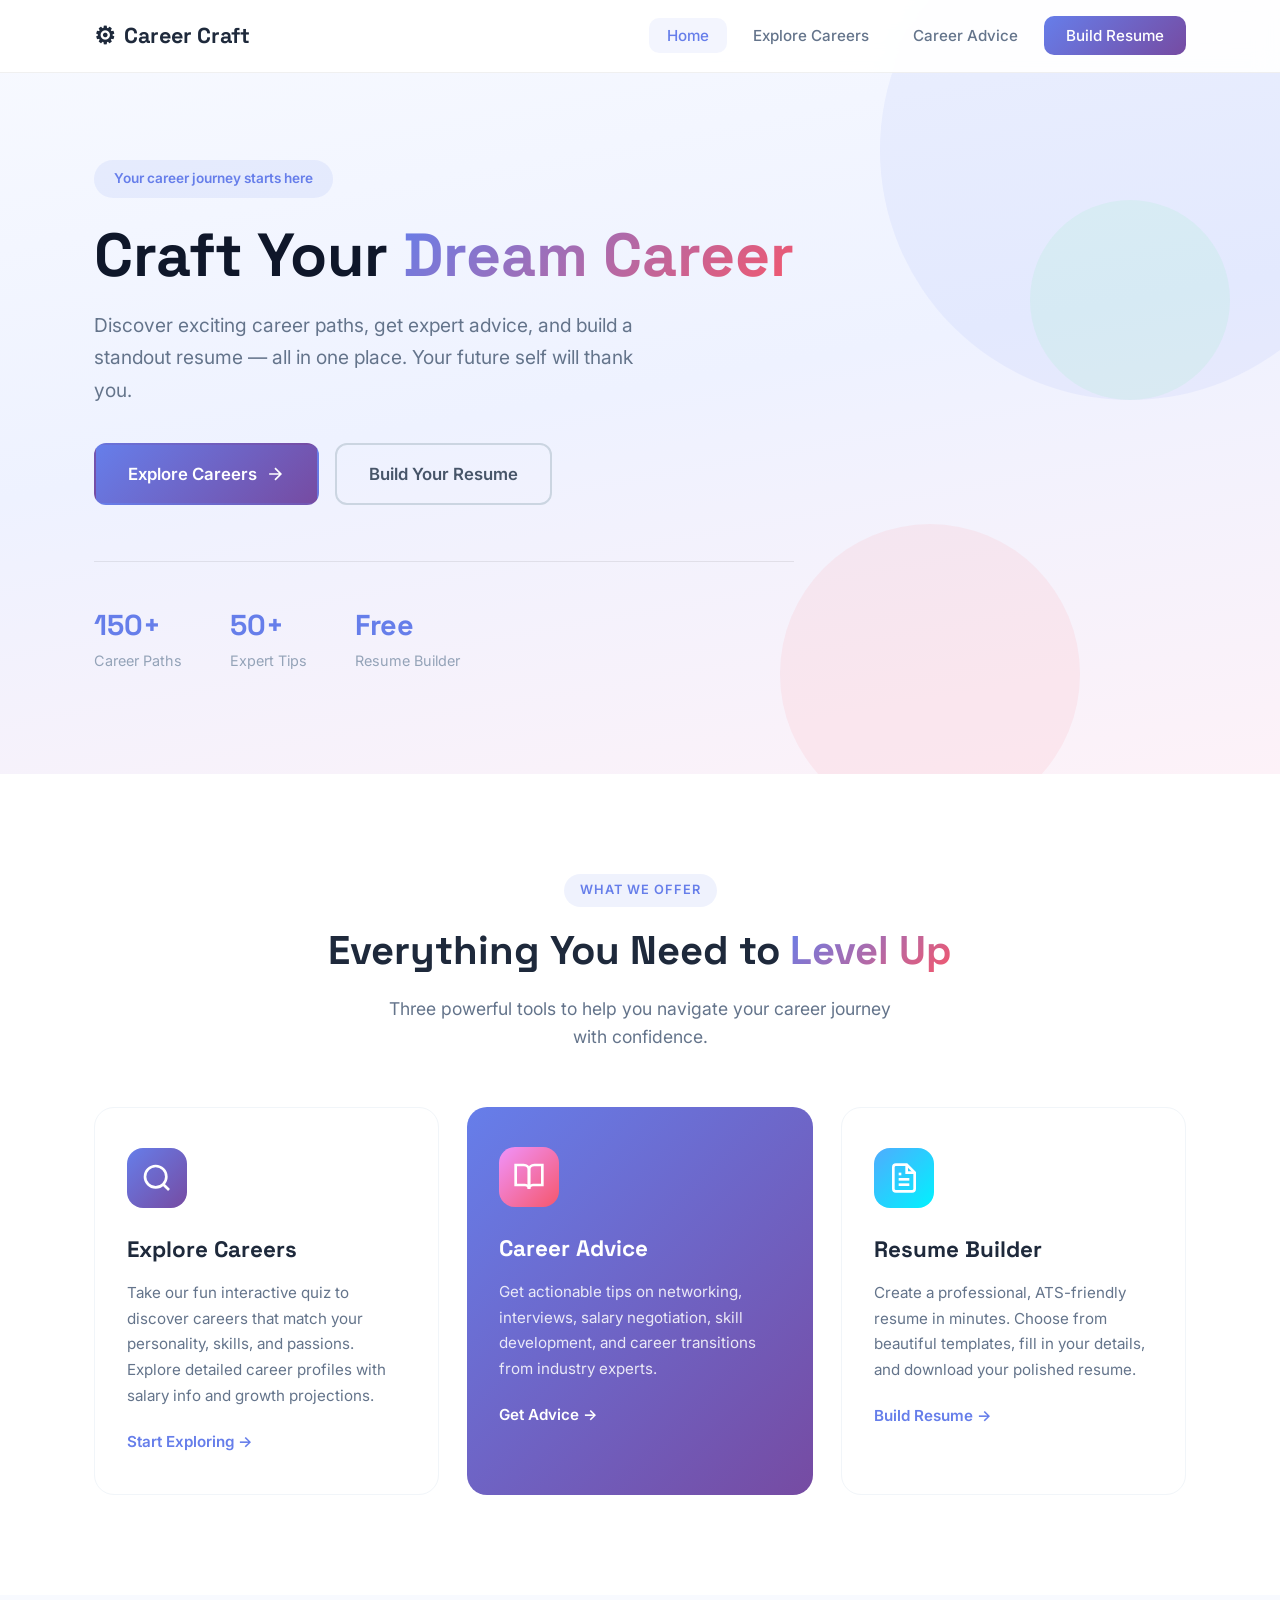
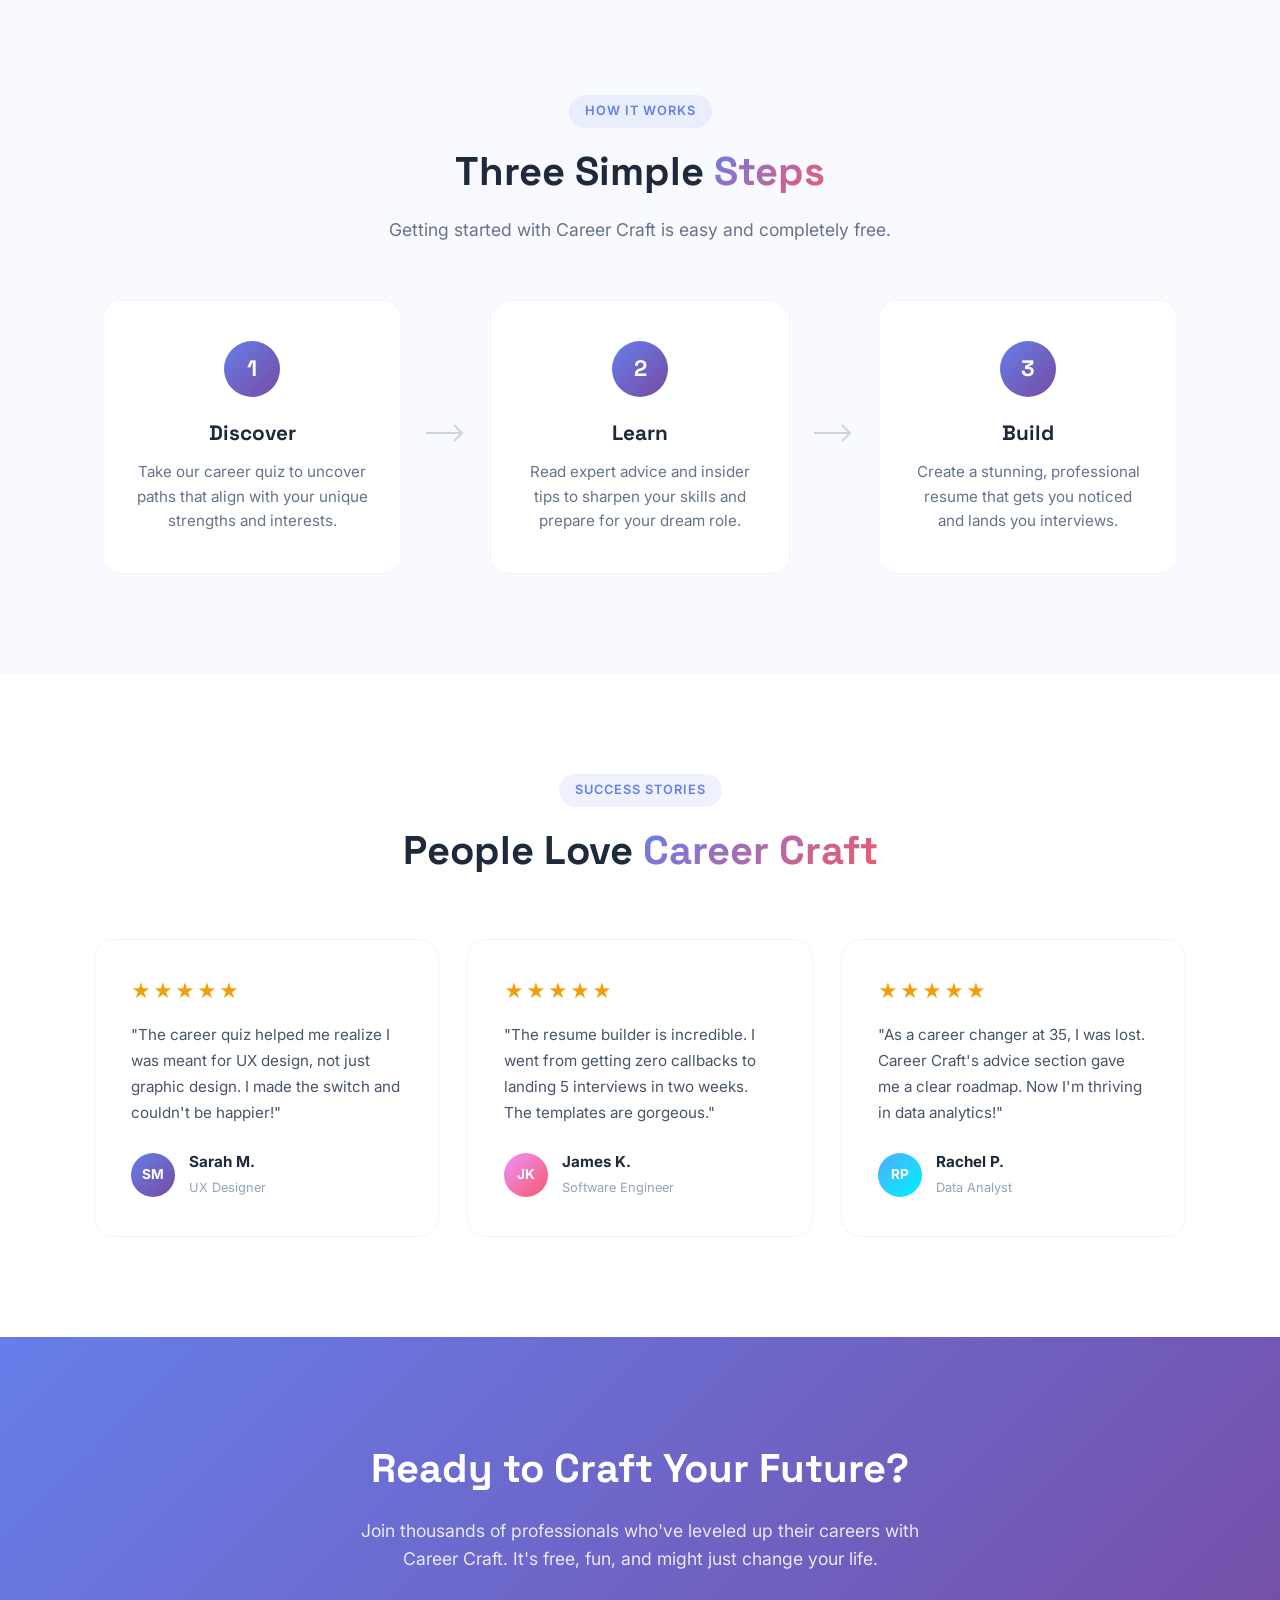
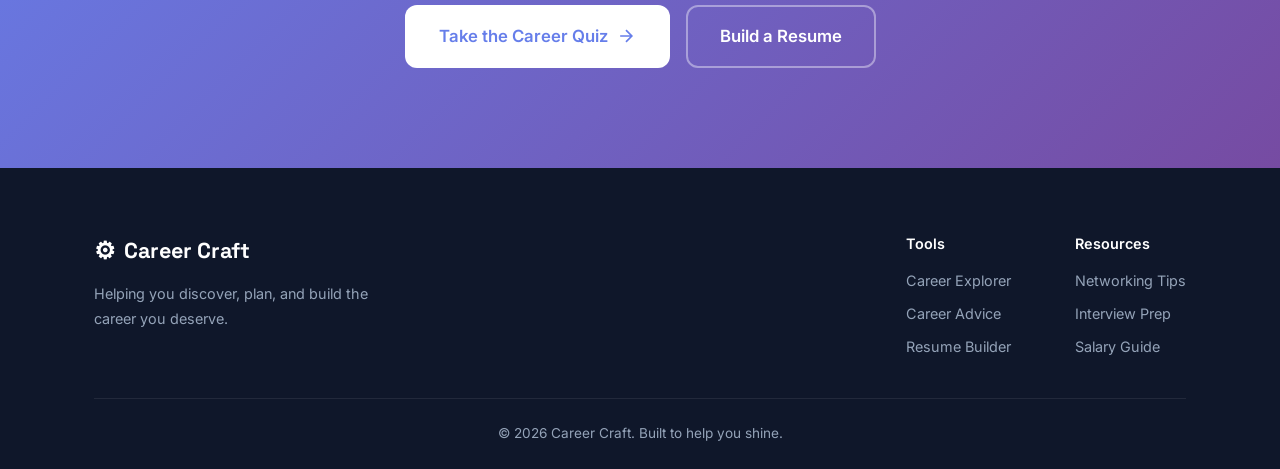
==== index.html @ 86d87084 "Add Career Craft website with career explorer, advice, and resume builder A complete multi-page webs" ====
<!DOCTYPE html>
<html lang="en">
<head>
    <meta charset="UTF-8">
    <meta name="viewport" content="width=device-width, initial-scale=1.0">
    <title>Career Craft - Build Your Dream Career</title>
    <link rel="stylesheet" href="css/styles.css">
    <link rel="preconnect" href="https://fonts.googleapis.com">
    <link href="https://fonts.googleapis.com/css2?family=Inter:wght@300;400;500;600;700;800&family=Space+Grotesk:wght@400;500;600;700&display=swap" rel="stylesheet">
</head>
<body>
    <nav class="navbar">
        <div class="nav-container">
            <a href="index.html" class="nav-logo">
                <span class="logo-icon">&#9881;</span> Career Craft
            </a>
            <button class="nav-toggle" aria-label="Toggle navigation">
                <span></span><span></span><span></span>
            </button>
            <ul class="nav-menu">
                <li><a href="index.html" class="nav-link active">Home</a></li>
                <li><a href="explore.html" class="nav-link">Explore Careers</a></li>
                <li><a href="advice.html" class="nav-link">Career Advice</a></li>
                <li><a href="resume.html" class="nav-link cta-button">Build Resume</a></li>
            </ul>
        </div>
    </nav>

    <section class="hero">
        <div class="hero-bg-shapes">
            <div class="shape shape-1"></div>
            <div class="shape shape-2"></div>
            <div class="shape shape-3"></div>
        </div>
        <div class="container">
            <div class="hero-content">
                <span class="hero-badge">Your career journey starts here</span>
                <h1>Craft Your <span class="gradient-text">Dream Career</span></h1>
                <p class="hero-subtitle">Discover exciting career paths, get expert advice, and build a standout resume &mdash; all in one place. Your future self will thank you.</p>
                <div class="hero-actions">
                    <a href="explore.html" class="btn btn-primary btn-lg">
                        <span>Explore Careers</span>
                        <svg width="20" height="20" viewBox="0 0 24 24" fill="none" stroke="currentColor" stroke-width="2"><path d="M5 12h14M12 5l7 7-7 7"/></svg>
                    </a>
                    <a href="resume.html" class="btn btn-outline btn-lg">Build Your Resume</a>
                </div>
                <div class="hero-stats">
                    <div class="stat">
                        <span class="stat-number">150+</span>
                        <span class="stat-label">Career Paths</span>
                    </div>
                    <div class="stat">
                        <span class="stat-number">50+</span>
                        <span class="stat-label">Expert Tips</span>
                    </div>
                    <div class="stat">
                        <span class="stat-number">Free</span>
                        <span class="stat-label">Resume Builder</span>
                    </div>
                </div>
            </div>
        </div>
    </section>

    <section class="features" id="features">
        <div class="container">
            <div class="section-header">
                <span class="section-tag">What We Offer</span>
                <h2>Everything You Need to <span class="gradient-text">Level Up</span></h2>
                <p>Three powerful tools to help you navigate your career journey with confidence.</p>
            </div>
            <div class="features-grid">
                <a href="explore.html" class="feature-card">
                    <div class="feature-icon" style="background: linear-gradient(135deg, #667eea, #764ba2);">
                        <svg width="32" height="32" viewBox="0 0 24 24" fill="none" stroke="white" stroke-width="2"><circle cx="11" cy="11" r="8"/><path d="M21 21l-4.35-4.35"/></svg>
                    </div>
                    <h3>Explore Careers</h3>
                    <p>Take our fun interactive quiz to discover careers that match your personality, skills, and passions. Explore detailed career profiles with salary info and growth projections.</p>
                    <span class="feature-link">Start Exploring &rarr;</span>
                </a>
                <a href="advice.html" class="feature-card featured">
                    <div class="feature-icon" style="background: linear-gradient(135deg, #f093fb, #f5576c);">
                        <svg width="32" height="32" viewBox="0 0 24 24" fill="none" stroke="white" stroke-width="2"><path d="M2 3h6a4 4 0 014 4v14a3 3 0 00-3-3H2z"/><path d="M22 3h-6a4 4 0 00-4 4v14a3 3 0 013-3h7z"/></svg>
                    </div>
                    <h3>Career Advice</h3>
                    <p>Get actionable tips on networking, interviews, salary negotiation, skill development, and career transitions from industry experts.</p>
                    <span class="feature-link">Get Advice &rarr;</span>
                </a>
                <a href="resume.html" class="feature-card">
                    <div class="feature-icon" style="background: linear-gradient(135deg, #4facfe, #00f2fe);">
                        <svg width="32" height="32" viewBox="0 0 24 24" fill="none" stroke="white" stroke-width="2"><path d="M14 2H6a2 2 0 00-2 2v16a2 2 0 002 2h12a2 2 0 002-2V8z"/><polyline points="14,2 14,8 20,8"/><line x1="16" y1="13" x2="8" y2="13"/><line x1="16" y1="17" x2="8" y2="17"/><polyline points="10,9 9,9 8,9"/></svg>
                    </div>
                    <h3>Resume Builder</h3>
                    <p>Create a professional, ATS-friendly resume in minutes. Choose from beautiful templates, fill in your details, and download your polished resume.</p>
                    <span class="feature-link">Build Resume &rarr;</span>
                </a>
            </div>
        </div>
    </section>

    <section class="how-it-works">
        <div class="container">
            <div class="section-header">
                <span class="section-tag">How It Works</span>
                <h2>Three Simple <span class="gradient-text">Steps</span></h2>
                <p>Getting started with Career Craft is easy and completely free.</p>
            </div>
            <div class="steps-grid">
                <div class="step-card">
                    <div class="step-number">1</div>
                    <h3>Discover</h3>
                    <p>Take our career quiz to uncover paths that align with your unique strengths and interests.</p>
                </div>
                <div class="step-connector">
                    <svg width="40" height="24" viewBox="0 0 40 24"><path d="M0 12h36M28 4l8 8-8 8" fill="none" stroke="#cbd5e1" stroke-width="2"/></svg>
                </div>
                <div class="step-card">
                    <div class="step-number">2</div>
                    <h3>Learn</h3>
                    <p>Read expert advice and insider tips to sharpen your skills and prepare for your dream role.</p>
                </div>
                <div class="step-connector">
                    <svg width="40" height="24" viewBox="0 0 40 24"><path d="M0 12h36M28 4l8 8-8 8" fill="none" stroke="#cbd5e1" stroke-width="2"/></svg>
                </div>
                <div class="step-card">
                    <div class="step-number">3</div>
                    <h3>Build</h3>
                    <p>Create a stunning, professional resume that gets you noticed and lands you interviews.</p>
                </div>
            </div>
        </div>
    </section>

    <section class="testimonials">
        <div class="container">
            <div class="section-header">
                <span class="section-tag">Success Stories</span>
                <h2>People Love <span class="gradient-text">Career Craft</span></h2>
            </div>
            <div class="testimonials-grid">
                <div class="testimonial-card">
                    <div class="testimonial-stars">&#9733;&#9733;&#9733;&#9733;&#9733;</div>
                    <p>"The career quiz helped me realize I was meant for UX design, not just graphic design. I made the switch and couldn't be happier!"</p>
                    <div class="testimonial-author">
                        <div class="author-avatar" style="background: linear-gradient(135deg, #667eea, #764ba2);">SM</div>
                        <div>
                            <strong>Sarah M.</strong>
                            <span>UX Designer</span>
                        </div>
                    </div>
                </div>
                <div class="testimonial-card">
                    <div class="testimonial-stars">&#9733;&#9733;&#9733;&#9733;&#9733;</div>
                    <p>"The resume builder is incredible. I went from getting zero callbacks to landing 5 interviews in two weeks. The templates are gorgeous."</p>
                    <div class="testimonial-author">
                        <div class="author-avatar" style="background: linear-gradient(135deg, #f093fb, #f5576c);">JK</div>
                        <div>
                            <strong>James K.</strong>
                            <span>Software Engineer</span>
                        </div>
                    </div>
                </div>
                <div class="testimonial-card">
                    <div class="testimonial-stars">&#9733;&#9733;&#9733;&#9733;&#9733;</div>
                    <p>"As a career changer at 35, I was lost. Career Craft's advice section gave me a clear roadmap. Now I'm thriving in data analytics!"</p>
                    <div class="testimonial-author">
                        <div class="author-avatar" style="background: linear-gradient(135deg, #4facfe, #00f2fe);">RP</div>
                        <div>
                            <strong>Rachel P.</strong>
                            <span>Data Analyst</span>
                        </div>
                    </div>
                </div>
            </div>
        </div>
    </section>

    <section class="cta-section">
        <div class="container">
            <div class="cta-content">
                <h2>Ready to Craft Your Future?</h2>
                <p>Join thousands of professionals who've leveled up their careers with Career Craft. It's free, fun, and might just change your life.</p>
                <div class="hero-actions">
                    <a href="explore.html" class="btn btn-primary btn-lg">
                        <span>Take the Career Quiz</span>
                        <svg width="20" height="20" viewBox="0 0 24 24" fill="none" stroke="currentColor" stroke-width="2"><path d="M5 12h14M12 5l7 7-7 7"/></svg>
                    </a>
                    <a href="resume.html" class="btn btn-outline btn-lg btn-outline-light">Build a Resume</a>
                </div>
            </div>
        </div>
    </section>

    <footer class="footer">
        <div class="container">
            <div class="footer-content">
                <div class="footer-brand">
                    <a href="index.html" class="nav-logo">
                        <span class="logo-icon">&#9881;</span> Career Craft
                    </a>
                    <p>Helping you discover, plan, and build the career you deserve.</p>
                </div>
                <div class="footer-links">
                    <div class="footer-col">
                        <h4>Tools</h4>
                        <a href="explore.html">Career Explorer</a>
                        <a href="advice.html">Career Advice</a>
                        <a href="resume.html">Resume Builder</a>
                    </div>
                    <div class="footer-col">
                        <h4>Resources</h4>
                        <a href="advice.html#networking">Networking Tips</a>
                        <a href="advice.html#interviews">Interview Prep</a>
                        <a href="advice.html#salary">Salary Guide</a>
                    </div>
                </div>
            </div>
            <div class="footer-bottom">
                <p>&copy; 2026 Career Craft. Built to help you shine.</p>
            </div>
        </div>
    </footer>

    <script src="js/main.js"></script>
</body>
</html>
---- css/styles.css ----
/* === Reset & Base === */
*, *::before, *::after { box-sizing: border-box; margin: 0; padding: 0; }
html { scroll-behavior: smooth; }
body { font-family: 'Inter', sans-serif; color: #1e293b; background: #ffffff; line-height: 1.6; }
a { text-decoration: none; color: inherit; }
img { max-width: 100%; }
ul { list-style: none; }
input, textarea, button { font-family: inherit; font-size: inherit; }

/* === Utility === */
.container { max-width: 1140px; margin: 0 auto; padding: 0 24px; }
.hidden { display: none !important; }
.gradient-text { background: linear-gradient(135deg, #667eea, #f5576c); -webkit-background-clip: text; -webkit-text-fill-color: transparent; background-clip: text; }
.full-width { grid-column: 1 / -1; }

/* === Buttons === */
.btn { display: inline-flex; align-items: center; gap: 8px; padding: 12px 24px; border-radius: 12px; font-weight: 600; font-size: 0.95rem; border: 2px solid transparent; cursor: pointer; transition: all 0.25s ease; }
.btn-primary { background: linear-gradient(135deg, #667eea, #764ba2); color: #fff; }
.btn-primary:hover { transform: translateY(-2px); box-shadow: 0 8px 25px rgba(102,126,234,0.4); }
.btn-outline { background: transparent; border-color: #cbd5e1; color: #475569; }
.btn-outline:hover { border-color: #667eea; color: #667eea; }
.btn-outline-light { border-color: rgba(255,255,255,0.4); color: #fff; }
.btn-outline-light:hover { border-color: #fff; color: #fff; background: rgba(255,255,255,0.1); }
.btn-lg { padding: 16px 32px; font-size: 1.05rem; }
.btn-sm { padding: 8px 16px; font-size: 0.85rem; }

/* === Navbar === */
.navbar { position: fixed; top: 0; left: 0; right: 0; z-index: 1000; background: rgba(255,255,255,0.92); backdrop-filter: blur(12px); border-bottom: 1px solid rgba(0,0,0,0.06); }
.nav-container { max-width: 1140px; margin: 0 auto; padding: 0 24px; display: flex; align-items: center; justify-content: space-between; height: 72px; }
.nav-logo { display: flex; align-items: center; gap: 8px; font-family: 'Space Grotesk', sans-serif; font-size: 1.35rem; font-weight: 700; color: #1e293b; }
.logo-icon { font-size: 1.5rem; }
.nav-menu { display: flex; align-items: center; gap: 8px; }
.nav-link { padding: 8px 18px; border-radius: 10px; font-weight: 500; font-size: 0.95rem; color: #64748b; transition: all 0.2s; }
.nav-link:hover, .nav-link.active { color: #667eea; background: rgba(102,126,234,0.08); }
.nav-link.cta-button { background: linear-gradient(135deg, #667eea, #764ba2); color: #fff; padding: 10px 22px; }
.nav-link.cta-button:hover { box-shadow: 0 4px 15px rgba(102,126,234,0.4); }
.nav-toggle { display: none; background: none; border: none; cursor: pointer; padding: 4px; }
.nav-toggle span { display: block; width: 24px; height: 2px; background: #1e293b; margin: 5px 0; transition: 0.3s; border-radius: 2px; }

/* === Hero === */
.hero { padding: 160px 0 100px; position: relative; overflow: hidden; background: linear-gradient(170deg, #f8faff 0%, #eef2ff 50%, #fdf2f8 100%); }
.hero-content { max-width: 700px; }
.hero-badge { display: inline-block; padding: 8px 20px; background: rgba(102,126,234,0.1); color: #667eea; border-radius: 50px; font-size: 0.85rem; font-weight: 600; margin-bottom: 24px; }
.hero h1 { font-family: 'Space Grotesk', sans-serif; font-size: 3.8rem; font-weight: 800; line-height: 1.1; margin-bottom: 20px; color: #0f172a; }
.hero-subtitle { font-size: 1.2rem; color: #64748b; margin-bottom: 36px; max-width: 540px; line-height: 1.7; }
.hero-actions { display: flex; gap: 16px; flex-wrap: wrap; }
.hero-stats { display: flex; gap: 48px; margin-top: 56px; padding-top: 40px; border-top: 1px solid rgba(0,0,0,0.08); }
.stat-number { display: block; font-family: 'Space Grotesk', sans-serif; font-size: 1.8rem; font-weight: 700; color: #667eea; }
.stat-label { font-size: 0.9rem; color: #94a3b8; }
.hero-bg-shapes { position: absolute; inset: 0; pointer-events: none; overflow: hidden; }
.shape { position: absolute; border-radius: 50%; opacity: 0.08; }
.shape-1 { width: 500px; height: 500px; background: #667eea; top: -100px; right: -100px; }
.shape-2 { width: 300px; height: 300px; background: #f5576c; bottom: -50px; right: 200px; }
.shape-3 { width: 200px; height: 200px; background: #43e97b; top: 200px; right: 50px; }

/* === Page Hero (inner pages) === */
.page-hero { padding: 140px 0 60px; text-align: center; background: linear-gradient(170deg, #f8faff 0%, #eef2ff 50%, #fdf2f8 100%); }
.page-hero h1 { font-family: 'Space Grotesk', sans-serif; font-size: 3rem; font-weight: 800; margin: 12px 0 16px; }
.page-hero p { font-size: 1.15rem; color: #64748b; max-width: 560px; margin: 0 auto; }

/* === Section Headers === */
.section-header { text-align: center; margin-bottom: 56px; }
.section-tag { display: inline-block; padding: 6px 16px; background: rgba(102,126,234,0.1); color: #667eea; border-radius: 50px; font-size: 0.8rem; font-weight: 600; text-transform: uppercase; letter-spacing: 1px; margin-bottom: 12px; }
.section-header h2 { font-family: 'Space Grotesk', sans-serif; font-size: 2.5rem; font-weight: 800; margin-bottom: 12px; }
.section-header p { font-size: 1.1rem; color: #64748b; max-width: 520px; margin: 0 auto; }

/* === Features === */
.features { padding: 100px 0; }
.features-grid { display: grid; grid-template-columns: repeat(3, 1fr); gap: 28px; }
.feature-card { display: block; padding: 40px 32px; background: #fff; border-radius: 20px; border: 1px solid #f1f5f9; transition: all 0.3s ease; }
.feature-card:hover { transform: translateY(-6px); box-shadow: 0 20px 60px rgba(0,0,0,0.08); border-color: transparent; }
.feature-card.featured { background: linear-gradient(135deg, #667eea, #764ba2); color: #fff; border: none; }
.feature-card.featured p { color: rgba(255,255,255,0.85); }
.feature-card.featured .feature-link { color: #fff; }
.feature-icon { width: 60px; height: 60px; border-radius: 16px; display: flex; align-items: center; justify-content: center; margin-bottom: 24px; }
.feature-card h3 { font-family: 'Space Grotesk', sans-serif; font-size: 1.4rem; margin-bottom: 12px; }
.feature-card p { color: #64748b; font-size: 0.95rem; line-height: 1.7; margin-bottom: 20px; }
.feature-link { font-weight: 600; color: #667eea; font-size: 0.95rem; }

/* === How It Works === */
.how-it-works { padding: 100px 0; background: #f8faff; }
.steps-grid { display: flex; align-items: center; justify-content: center; gap: 24px; }
.step-card { text-align: center; padding: 40px 32px; background: #fff; border-radius: 20px; flex: 1; max-width: 300px; border: 1px solid #f1f5f9; }
.step-number { width: 56px; height: 56px; border-radius: 50%; background: linear-gradient(135deg, #667eea, #764ba2); color: #fff; display: inline-flex; align-items: center; justify-content: center; font-family: 'Space Grotesk', sans-serif; font-size: 1.4rem; font-weight: 700; margin-bottom: 20px; }
.step-card h3 { font-family: 'Space Grotesk', sans-serif; font-size: 1.3rem; margin-bottom: 10px; }
.step-card p { font-size: 0.95rem; color: #64748b; }
.step-connector { color: #cbd5e1; flex-shrink: 0; }

/* === Testimonials === */
.testimonials { padding: 100px 0; }
.testimonials-grid { display: grid; grid-template-columns: repeat(3, 1fr); gap: 28px; }
.testimonial-card { padding: 36px; background: #fff; border-radius: 20px; border: 1px solid #f1f5f9; }
.testimonial-stars { color: #f59e0b; font-size: 1.2rem; margin-bottom: 16px; letter-spacing: 2px; }
.testimonial-card p { color: #475569; font-size: 0.95rem; line-height: 1.7; margin-bottom: 24px; }
.testimonial-author { display: flex; align-items: center; gap: 14px; }
.author-avatar { width: 44px; height: 44px; border-radius: 50%; display: flex; align-items: center; justify-content: center; color: #fff; font-weight: 700; font-size: 0.85rem; flex-shrink: 0; }
.testimonial-author strong { display: block; font-size: 0.95rem; }
.testimonial-author span { font-size: 0.8rem; color: #94a3b8; }

/* === CTA Section === */
.cta-section { padding: 100px 0; background: linear-gradient(135deg, #667eea, #764ba2); }
.cta-content { text-align: center; max-width: 600px; margin: 0 auto; }
.cta-content h2 { font-family: 'Space Grotesk', sans-serif; font-size: 2.5rem; font-weight: 800; color: #fff; margin-bottom: 16px; }
.cta-content p { color: rgba(255,255,255,0.85); font-size: 1.1rem; margin-bottom: 32px; }
.cta-section .hero-actions { justify-content: center; }
.cta-section .btn-primary { background: #fff; color: #667eea; }
.cta-section .btn-primary:hover { box-shadow: 0 8px 25px rgba(0,0,0,0.2); }

/* === Footer === */
.footer { padding: 64px 0 0; background: #0f172a; color: #94a3b8; }
.footer-content { display: flex; justify-content: space-between; gap: 48px; padding-bottom: 40px; border-bottom: 1px solid rgba(255,255,255,0.08); }
.footer-brand { max-width: 300px; }
.footer-brand .nav-logo { color: #fff; margin-bottom: 12px; }
.footer-brand p { font-size: 0.9rem; line-height: 1.7; }
.footer-links { display: flex; gap: 64px; }
.footer-col { display: flex; flex-direction: column; gap: 10px; }
.footer-col h4 { color: #fff; font-size: 0.9rem; font-weight: 600; margin-bottom: 4px; }
.footer-col a { font-size: 0.9rem; color: #94a3b8; transition: color 0.2s; }
.footer-col a:hover { color: #667eea; }
.footer-bottom { padding: 24px 0; text-align: center; font-size: 0.85rem; }

/* === Quiz === */
.quiz-section { padding: 60px 0 100px; }
.quiz-container { max-width: 720px; margin: 0 auto; background: #fff; border-radius: 24px; padding: 48px; box-shadow: 0 4px 40px rgba(0,0,0,0.06); border: 1px solid #f1f5f9; }
.quiz-progress { margin-bottom: 36px; }
.progress-bar { height: 8px; background: #f1f5f9; border-radius: 99px; overflow: hidden; margin-bottom: 10px; }
.progress-fill { height: 100%; background: linear-gradient(135deg, #667eea, #764ba2); border-radius: 99px; transition: width 0.4s ease; width: 14%; }
.progress-text { font-size: 0.85rem; color: #94a3b8; font-weight: 500; }
.quiz-question h2 { font-family: 'Space Grotesk', sans-serif; font-size: 1.5rem; font-weight: 700; margin-bottom: 24px; }
.quiz-options { display: flex; flex-direction: column; gap: 12px; }
.quiz-option { padding: 16px 20px; background: #f8faff; border: 2px solid #e2e8f0; border-radius: 14px; cursor: pointer; transition: all 0.2s; font-size: 0.95rem; text-align: left; color: #334155; }
.quiz-option:hover { border-color: #667eea; background: rgba(102,126,234,0.05); }
.quiz-option.selected { border-color: #667eea; background: rgba(102,126,234,0.1); color: #667eea; font-weight: 600; }
.quiz-nav { display: flex; justify-content: space-between; margin-top: 32px; }
.quiz-nav .btn:disabled { opacity: 0.4; cursor: not-allowed; }

/* === Quiz Results === */
.results-container { max-width: 900px; margin: 0 auto; }
.results-header { text-align: center; margin-bottom: 40px; }
.results-header h2 { font-family: 'Space Grotesk', sans-serif; font-size: 2.2rem; font-weight: 800; margin: 12px 0; }
.results-grid { display: grid; grid-template-columns: repeat(auto-fill, minmax(280px, 1fr)); gap: 24px; margin-bottom: 40px; }
.result-card { background: #fff; border-radius: 20px; padding: 32px; border: 1px solid #f1f5f9; box-shadow: 0 4px 20px rgba(0,0,0,0.04); }
.result-card .match-badge { display: inline-block; padding: 4px 14px; border-radius: 50px; font-size: 0.8rem; font-weight: 700; margin-bottom: 14px; }
.result-card h3 { font-family: 'Space Grotesk', sans-serif; font-size: 1.3rem; margin-bottom: 8px; }
.result-card .career-salary { font-size: 0.9rem; color: #667eea; font-weight: 600; margin-bottom: 12px; }
.result-card p { font-size: 0.9rem; color: #64748b; line-height: 1.6; margin-bottom: 14px; }
.result-card .career-skills { display: flex; flex-wrap: wrap; gap: 6px; }
.result-card .career-skills span { padding: 4px 12px; background: #f1f5f9; border-radius: 50px; font-size: 0.78rem; color: #475569; }
.results-actions { display: flex; justify-content: center; gap: 16px; }

/* === Career Browse === */
.career-browse { padding: 100px 0; background: #f8faff; }
.category-grid { display: grid; grid-template-columns: repeat(3, 1fr); gap: 24px; }
.category-card { padding: 32px; background: #fff; border-radius: 20px; border: 1px solid #f1f5f9; transition: all 0.3s; cursor: pointer; }
.category-card:hover { transform: translateY(-4px); box-shadow: 0 12px 40px rgba(0,0,0,0.08); }
.category-icon { width: 52px; height: 52px; border-radius: 14px; display: flex; align-items: center; justify-content: center; margin-bottom: 18px; }
.category-card h3 { font-family: 'Space Grotesk', sans-serif; font-size: 1.15rem; margin-bottom: 6px; }
.category-card p { font-size: 0.88rem; color: #64748b; margin-bottom: 12px; }
.category-count { font-size: 0.8rem; color: #667eea; font-weight: 600; }

/* === Advice === */
.advice-section { padding: 60px 0 100px; }
.advice-tabs { display: flex; flex-wrap: wrap; gap: 8px; justify-content: center; margin-bottom: 40px; }
.tab-btn { padding: 10px 22px; border-radius: 50px; border: 2px solid #e2e8f0; background: #fff; color: #64748b; font-weight: 600; font-size: 0.9rem; cursor: pointer; transition: all 0.2s; }
.tab-btn:hover { border-color: #667eea; color: #667eea; }
.tab-btn.active { background: linear-gradient(135deg, #667eea, #764ba2); color: #fff; border-color: transparent; }
.advice-grid { display: grid; grid-template-columns: repeat(2, 1fr); gap: 28px; }
.advice-card { background: #fff; border-radius: 20px; overflow: hidden; border: 1px solid #f1f5f9; transition: all 0.3s; }
.advice-card.card-hidden { display: none; }
.advice-card:hover { box-shadow: 0 12px 40px rgba(0,0,0,0.08); }
.advice-card-header { padding: 28px 32px; display: flex; align-items: center; justify-content: space-between; }
.advice-tag { padding: 4px 14px; background: rgba(255,255,255,0.25); color: #fff; border-radius: 50px; font-size: 0.78rem; font-weight: 600; }
.advice-card-body { padding: 28px 32px; }
.advice-card-body h3 { font-family: 'Space Grotesk', sans-serif; font-size: 1.3rem; margin-bottom: 10px; }
.advice-card-body > p { color: #64748b; font-size: 0.95rem; margin-bottom: 20px; }
.advice-content { display: none; }
.advice-card.expanded .advice-content { display: block; }
.advice-content h4 { font-size: 1rem; margin: 20px 0 8px; color: #334155; }
.advice-content p { font-size: 0.92rem; color: #64748b; line-height: 1.7; }
.advice-content a { color: #667eea; font-weight: 500; }
.advice-card-body::after { content: 'Click to read more'; display: block; color: #667eea; font-weight: 600; font-size: 0.9rem; margin-top: 12px; cursor: pointer; }
.advice-card.expanded .advice-card-body::after { content: 'Click to collapse'; }

/* === Quick Tips === */
.quick-tips { padding: 100px 0; background: #fff; }
.tips-grid { display: grid; grid-template-columns: repeat(3, 1fr); gap: 24px; }
.tip-card { padding: 32px; background: #f8faff; border-radius: 20px; border: 1px solid #f1f5f9; position: relative; }
.tip-number { font-family: 'Space Grotesk', sans-serif; font-size: 3rem; font-weight: 800; color: rgba(102,126,234,0.12); position: absolute; top: 16px; right: 24px; }
.tip-card p { font-size: 0.92rem; color: #475569; line-height: 1.7; }
.tip-card em { color: #667eea; font-style: normal; font-weight: 600; }

/* === Resume Builder === */
.resume-builder { padding: 60px 0 100px; }
.builder-layout { display: grid; grid-template-columns: 1fr 1fr; gap: 40px; align-items: start; }
.builder-form { display: flex; flex-direction: column; gap: 28px; }
.form-section { background: #fff; border-radius: 20px; padding: 32px; border: 1px solid #f1f5f9; box-shadow: 0 2px 12px rgba(0,0,0,0.03); }
.form-section h3 { display: flex; align-items: center; gap: 10px; font-family: 'Space Grotesk', sans-serif; font-size: 1.15rem; margin-bottom: 20px; color: #334155; }
.form-grid { display: grid; grid-template-columns: 1fr 1fr; gap: 16px; }
.form-group { display: flex; flex-direction: column; gap: 6px; }
.form-group label { font-size: 0.82rem; font-weight: 600; color: #64748b; }
.form-group input, .form-group textarea { padding: 12px 16px; border: 2px solid #e2e8f0; border-radius: 12px; font-size: 0.92rem; transition: border-color 0.2s; background: #f8faff; color: #1e293b; }
.form-group input:focus, .form-group textarea:focus { outline: none; border-color: #667eea; background: #fff; }
.form-group textarea { resize: vertical; }
.add-btn { margin-top: 12px; }
.experience-entry, .education-entry { padding-bottom: 16px; margin-bottom: 16px; border-bottom: 1px solid #f1f5f9; }
.experience-entry:last-child, .education-entry:last-child { border-bottom: none; margin-bottom: 0; padding-bottom: 0; }
.form-actions { display: flex; justify-content: center; }

/* Template Selector */
.template-selector { display: flex; gap: 16px; }
.template-option { display: flex; flex-direction: column; align-items: center; gap: 8px; cursor: pointer; }
.template-option input { display: none; }
.template-preview { width: 90px; height: 120px; background: #f8faff; border: 2px solid #e2e8f0; border-radius: 10px; padding: 10px 8px; transition: all 0.2s; display: flex; flex-direction: column; gap: 5px; }
.template-option.active .template-preview, .template-option input:checked ~ .template-preview { border-color: #667eea; box-shadow: 0 0 0 3px rgba(102,126,234,0.2); }
.template-option span { font-size: 0.78rem; font-weight: 600; color: #64748b; }
.tp-header { height: 16px; background: linear-gradient(135deg, #667eea, #764ba2); border-radius: 4px; }
.tp-line { height: 4px; background: #e2e8f0; border-radius: 2px; }
.tp-line.short { width: 60%; }
.tp-line-center { height: 6px; background: #334155; border-radius: 2px; margin: 0 auto; }
.tp-line-center.short { width: 60%; }
.tp-divider { height: 1px; background: #cbd5e1; margin: 3px 0; }
.tp-sidebar { width: 30%; background: linear-gradient(135deg, #667eea, #764ba2); border-radius: 4px 0 0 4px; }
.tp-main { flex: 1; display: flex; flex-direction: column; gap: 5px; padding: 6px 4px; }
.template-bold-preview { flex-direction: row; padding: 0; overflow: hidden; gap: 0; }

/* Resume Preview */
.builder-preview { position: sticky; top: 96px; }
.preview-header { display: flex; align-items: center; justify-content: space-between; margin-bottom: 16px; }
.preview-header h3 { font-family: 'Space Grotesk', sans-serif; font-size: 1.1rem; }
.preview-container { background: #e2e8f0; border-radius: 16px; padding: 24px; min-height: 600px; display: flex; align-items: flex-start; justify-content: center; }
.resume-page { width: 100%; background: #fff; border-radius: 4px; box-shadow: 0 2px 20px rgba(0,0,0,0.1); min-height: 550px; padding: 36px; font-size: 0.72rem; line-height: 1.5; }
.resume-placeholder { display: flex; flex-direction: column; align-items: center; justify-content: center; padding: 80px 20px; text-align: center; color: #94a3b8; gap: 16px; }
.resume-placeholder p { font-size: 0.9rem; }

/* Resume Modern Template */
.resume-page.modern .resume-top { border-bottom: 3px solid #667eea; padding-bottom: 12px; margin-bottom: 14px; }
.resume-page .resume-name { font-family: 'Space Grotesk', sans-serif; font-size: 1.3rem; font-weight: 800; color: #1e293b; margin: 0; }
.resume-page .resume-title { font-size: 0.82rem; color: #667eea; font-weight: 600; margin: 2px 0 6px; }
.resume-page .resume-contact { font-size: 0.68rem; color: #64748b; display: flex; flex-wrap: wrap; gap: 8px; }
.resume-page .resume-contact span::before { content: ''; display: inline-block; width: 4px; height: 4px; border-radius: 50%; background: #cbd5e1; margin-right: 8px; vertical-align: middle; }
.resume-page .resume-contact span:first-child::before { display: none; }
.resume-page .section-title { font-family: 'Space Grotesk', sans-serif; font-size: 0.78rem; font-weight: 700; text-transform: uppercase; letter-spacing: 1px; color: #667eea; border-bottom: 1px solid #e2e8f0; padding-bottom: 4px; margin: 14px 0 8px; }
.resume-page .resume-summary { font-size: 0.7rem; color: #475569; margin-bottom: 4px; }
.resume-page .exp-item { margin-bottom: 10px; }
.resume-page .exp-header { display: flex; justify-content: space-between; align-items: baseline; }
.resume-page .exp-role { font-weight: 700; font-size: 0.74rem; color: #1e293b; }
.resume-page .exp-dates { font-size: 0.66rem; color: #94a3b8; }
.resume-page .exp-company-name { font-size: 0.7rem; color: #64748b; font-style: italic; }
.resume-page .exp-achievements { padding-left: 14px; margin-top: 4px; }
.resume-page .exp-achievements li { font-size: 0.68rem; color: #475569; margin-bottom: 2px; }
.resume-page .edu-item { margin-bottom: 6px; }
.resume-page .edu-degree { font-weight: 700; font-size: 0.74rem; }
.resume-page .edu-school-name { font-size: 0.7rem; color: #64748b; }
.resume-page .edu-year { font-size: 0.66rem; color: #94a3b8; }
.resume-page .edu-details { font-size: 0.66rem; color: #64748b; }
.resume-page .skills-list { display: flex; flex-wrap: wrap; gap: 4px; }
.resume-page .skills-list span { padding: 2px 10px; background: #eef2ff; border-radius: 50px; font-size: 0.66rem; color: #667eea; }

/* Classic Template */
.resume-page.classic .resume-top { text-align: center; border-bottom: 2px solid #1e293b; padding-bottom: 12px; margin-bottom: 14px; }
.resume-page.classic .section-title { color: #1e293b; border-bottom-color: #1e293b; }
.resume-page.classic .skills-list span { background: #f1f5f9; color: #334155; }

/* Bold Template */
.resume-page.bold { display: flex; padding: 0; overflow: hidden; }
.resume-page.bold .resume-sidebar { width: 35%; background: linear-gradient(180deg, #1e293b, #334155); color: #fff; padding: 28px 18px; }
.resume-page.bold .resume-sidebar .resume-name { color: #fff; font-size: 1.1rem; }
.resume-page.bold .resume-sidebar .resume-title { color: #667eea; }
.resume-page.bold .resume-sidebar .resume-contact { flex-direction: column; gap: 4px; color: #94a3b8; }
.resume-page.bold .resume-sidebar .resume-contact span::before { background: #667eea; }
.resume-page.bold .resume-sidebar .section-title { color: #667eea; border-bottom-color: rgba(255,255,255,0.15); }
.resume-page.bold .resume-sidebar .skills-list span { background: rgba(102,126,234,0.2); color: #93a5f6; }
.resume-page.bold .resume-sidebar .edu-degree { color: #fff; }
.resume-page.bold .resume-sidebar .edu-school-name, .resume-page.bold .resume-sidebar .edu-year, .resume-page.bold .resume-sidebar .edu-details { color: #94a3b8; }
.resume-page.bold .resume-main { flex: 1; padding: 28px 24px; }

/* === Responsive === */
@media (max-width: 968px) {
    .features-grid, .testimonials-grid, .category-grid, .tips-grid { grid-template-columns: repeat(2, 1fr); }
    .advice-grid { grid-template-columns: 1fr; }
    .builder-layout { grid-template-columns: 1fr; }
    .builder-preview { position: static; }
    .hero h1 { font-size: 2.8rem; }
    .steps-grid { flex-direction: column; }
    .step-connector { transform: rotate(90deg); }
}
@media (max-width: 640px) {
    .nav-menu { position: fixed; top: 72px; left: 0; right: 0; background: #fff; flex-direction: column; padding: 24px; gap: 4px; transform: translateY(-120%); transition: transform 0.3s ease; box-shadow: 0 8px 30px rgba(0,0,0,0.1); }
    .nav-menu.open { transform: translateY(0); }
    .nav-toggle { display: block; }
    .hero h1 { font-size: 2.2rem; }
    .hero-stats { flex-direction: column; gap: 20px; }
    .features-grid, .testimonials-grid, .category-grid, .tips-grid { grid-template-columns: 1fr; }
    .form-grid { grid-template-columns: 1fr; }
    .template-selector { flex-wrap: wrap; }
    .section-header h2 { font-size: 1.8rem; }
    .hero-actions { flex-direction: column; }
    .btn-lg { width: 100%; justify-content: center; }
}

/* Print Styles for Resume */
@media print {
    body * { visibility: hidden; }
    .resume-page, .resume-page * { visibility: visible; }
    .resume-page { position: absolute; left: 0; top: 0; width: 100%; box-shadow: none; font-size: 10pt; padding: 0.5in; }
}
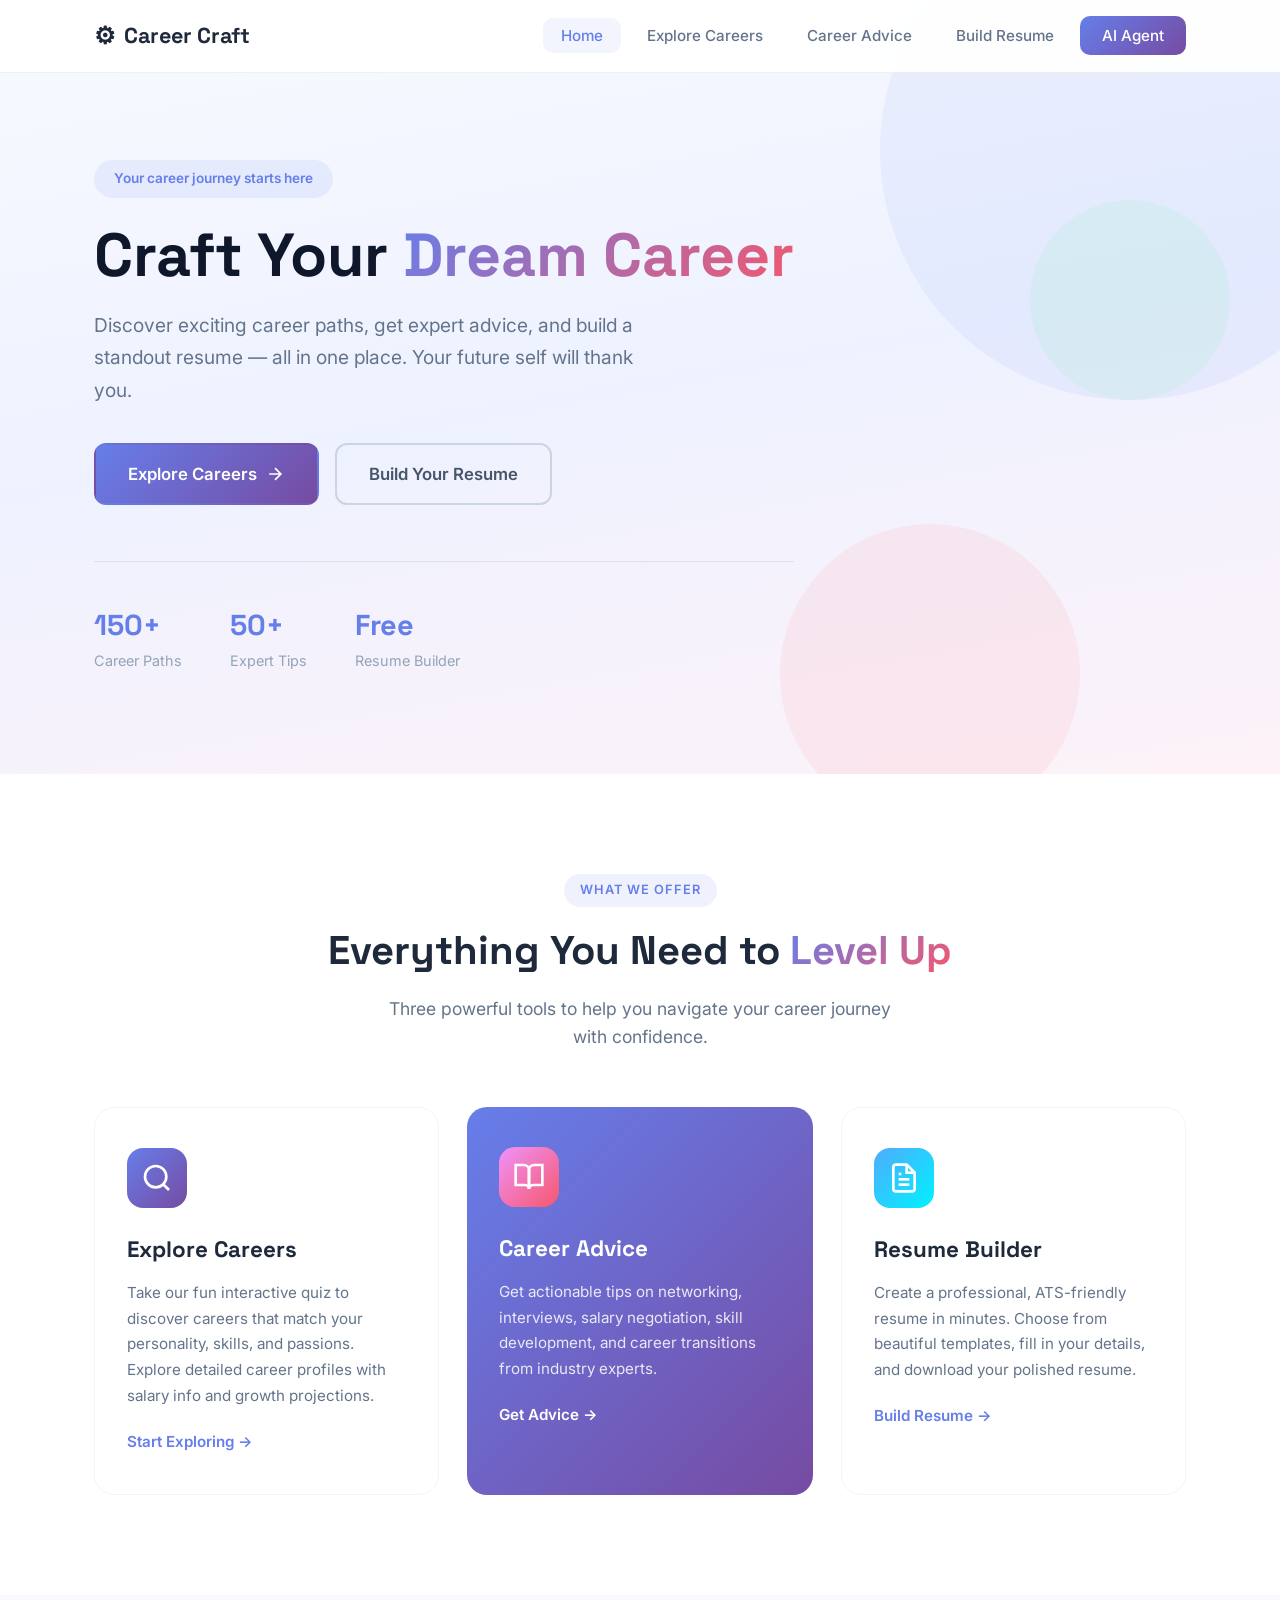
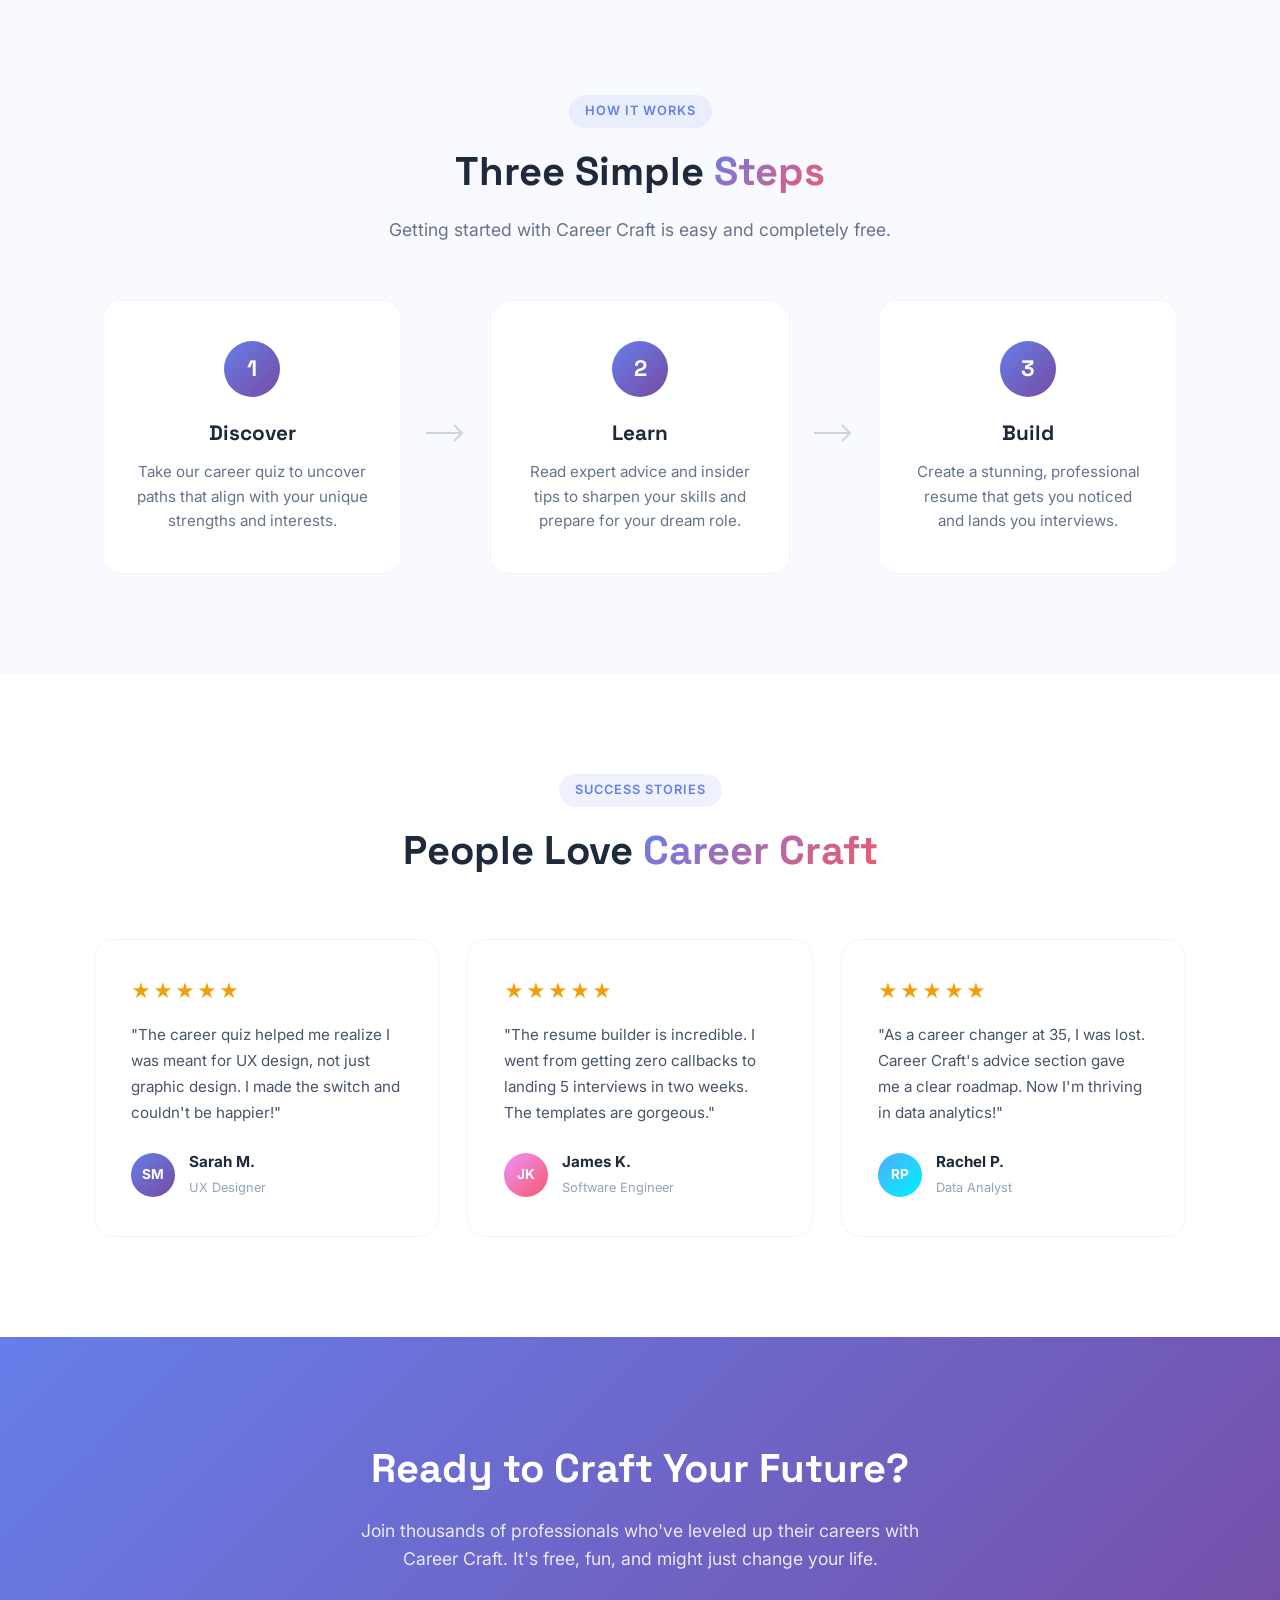
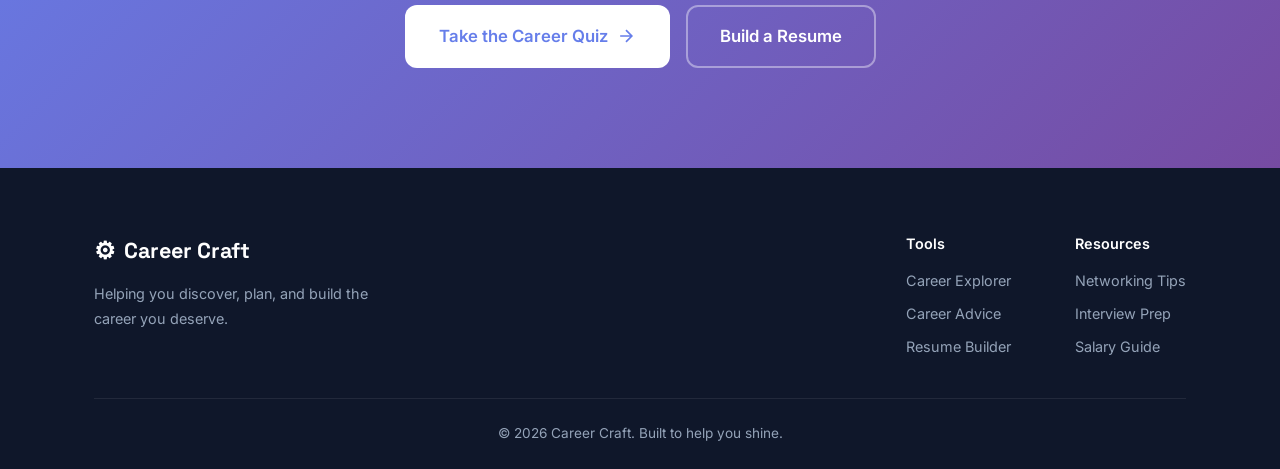
==== commit db965a00: "Add AI Resume Review Agent with chat interface and Word export New feature: AI-powered resume review" ====
--- a/index.html
+++ b/index.html
@@ -21,7 +21,8 @@
                 <li><a href="index.html" class="nav-link active">Home</a></li>
                 <li><a href="explore.html" class="nav-link">Explore Careers</a></li>
                 <li><a href="advice.html" class="nav-link">Career Advice</a></li>
-                <li><a href="resume.html" class="nav-link cta-button">Build Resume</a></li>
+                <li><a href="resume.html" class="nav-link">Build Resume</a></li>
+                <li><a href="agent.html" class="nav-link cta-button">AI Agent</a></li>
             </ul>
         </div>
     </nav>
--- a/css/styles.css
+++ b/css/styles.css
@@ -274,6 +274,66 @@
 .resume-page.bold .resume-sidebar .edu-school-name, .resume-page.bold .resume-sidebar .edu-year, .resume-page.bold .resume-sidebar .edu-details { color: #94a3b8; }
 .resume-page.bold .resume-main { flex: 1; padding: 28px 24px; }
 
+/* === AI Agent === */
+.agent-section { padding: 60px 0 100px; }
+.agent-setup { max-width: 560px; margin: 0 auto; }
+.setup-card { background: #fff; border-radius: 24px; padding: 48px; text-align: center; box-shadow: 0 4px 40px rgba(0,0,0,0.06); border: 1px solid #f1f5f9; }
+.setup-icon { margin-bottom: 20px; }
+.setup-card h2 { font-family: 'Space Grotesk', sans-serif; font-size: 1.6rem; margin-bottom: 10px; }
+.setup-card > p { color: #64748b; font-size: 0.95rem; margin-bottom: 28px; line-height: 1.6; }
+.setup-form { text-align: left; }
+.setup-form .form-group { margin-bottom: 18px; }
+.api-key-input { display: flex; gap: 8px; }
+.api-key-input input { flex: 1; }
+.form-hint { font-size: 0.78rem; color: #94a3b8; margin-top: 4px; display: block; }
+.form-hint strong { color: #667eea; }
+.setup-form .btn-lg { width: 100%; justify-content: center; margin-top: 8px; }
+
+.agent-chat { max-width: 860px; margin: 0 auto; }
+.chat-container { background: #fff; border-radius: 24px; box-shadow: 0 4px 40px rgba(0,0,0,0.06); border: 1px solid #f1f5f9; display: flex; flex-direction: column; overflow: hidden; }
+.chat-messages { padding: 28px; max-height: 500px; overflow-y: auto; display: flex; flex-direction: column; gap: 16px; }
+.chat-message { display: flex; gap: 12px; align-items: flex-start; }
+.user-message { flex-direction: row-reverse; }
+.message-avatar { width: 36px; height: 36px; border-radius: 50%; display: flex; align-items: center; justify-content: center; font-size: 0.75rem; font-weight: 700; flex-shrink: 0; }
+.agent-avatar { background: linear-gradient(135deg, #667eea, #764ba2); color: #fff; }
+.user-avatar { background: #f1f5f9; color: #475569; }
+.message-content { max-width: 75%; padding: 14px 18px; border-radius: 18px; font-size: 0.92rem; line-height: 1.65; }
+.agent-message .message-content { background: #f8faff; color: #334155; border-bottom-left-radius: 4px; }
+.user-message .message-content { background: linear-gradient(135deg, #667eea, #764ba2); color: #fff; border-bottom-right-radius: 4px; }
+.message-content strong { font-weight: 700; }
+.message-content code { background: rgba(0,0,0,0.06); padding: 1px 6px; border-radius: 4px; font-size: 0.85em; }
+.message-content ul, .message-content ol { margin: 6px 0 6px 18px; }
+.message-content li { margin-bottom: 3px; }
+
+/* Typing indicator */
+.typing-dots { display: flex; gap: 4px; padding: 4px 0; }
+.typing-dots span { width: 8px; height: 8px; background: #94a3b8; border-radius: 50%; animation: typingBounce 1.4s infinite ease-in-out; }
+.typing-dots span:nth-child(2) { animation-delay: 0.2s; }
+.typing-dots span:nth-child(3) { animation-delay: 0.4s; }
+@keyframes typingBounce { 0%, 80%, 100% { transform: scale(0.6); opacity: 0.4; } 40% { transform: scale(1); opacity: 1; } }
+
+/* Upload area */
+.upload-area { padding: 0 28px 20px; }
+.upload-dropzone { border: 2px dashed #cbd5e1; border-radius: 16px; padding: 36px; text-align: center; transition: all 0.2s; display: flex; flex-direction: column; align-items: center; gap: 8px; cursor: pointer; }
+.upload-dropzone:hover, .upload-dropzone.drag-over { border-color: #667eea; background: rgba(102,126,234,0.04); }
+.upload-dropzone p { font-weight: 600; color: #334155; }
+.upload-dropzone span { font-size: 0.85rem; color: #94a3b8; }
+.upload-dropzone small { font-size: 0.78rem; color: #94a3b8; margin-top: 4px; }
+.file-info { display: flex; align-items: center; gap: 10px; padding: 12px 18px; background: #eef2ff; border-radius: 12px; }
+.file-info span { flex: 1; font-size: 0.9rem; font-weight: 500; color: #334155; }
+.remove-file { background: none; border: none; font-size: 1.3rem; color: #94a3b8; cursor: pointer; padding: 0 4px; }
+.remove-file:hover { color: #f5576c; }
+
+/* Chat input */
+.chat-input-area { padding: 0 28px 28px; }
+.chat-input-wrapper { display: flex; gap: 10px; align-items: flex-end; background: #f8faff; border: 2px solid #e2e8f0; border-radius: 16px; padding: 10px 14px; transition: border-color 0.2s; }
+.chat-input-wrapper:focus-within { border-color: #667eea; background: #fff; }
+.chat-input-wrapper textarea { flex: 1; border: none; background: transparent; resize: none; outline: none; font-size: 0.92rem; color: #1e293b; max-height: 120px; padding: 4px 0; }
+.send-btn { width: 38px; height: 38px; border-radius: 12px; border: none; background: linear-gradient(135deg, #667eea, #764ba2); color: #fff; cursor: pointer; display: flex; align-items: center; justify-content: center; transition: all 0.2s; flex-shrink: 0; }
+.send-btn:hover:not(:disabled) { transform: scale(1.05); box-shadow: 0 4px 12px rgba(102,126,234,0.4); }
+.send-btn:disabled { opacity: 0.4; cursor: not-allowed; }
+.chat-actions { display: flex; gap: 10px; margin-top: 12px; flex-wrap: wrap; }
+
 /* === Responsive === */
 @media (max-width: 968px) {
     .features-grid, .testimonials-grid, .category-grid, .tips-grid { grid-template-columns: repeat(2, 1fr); }
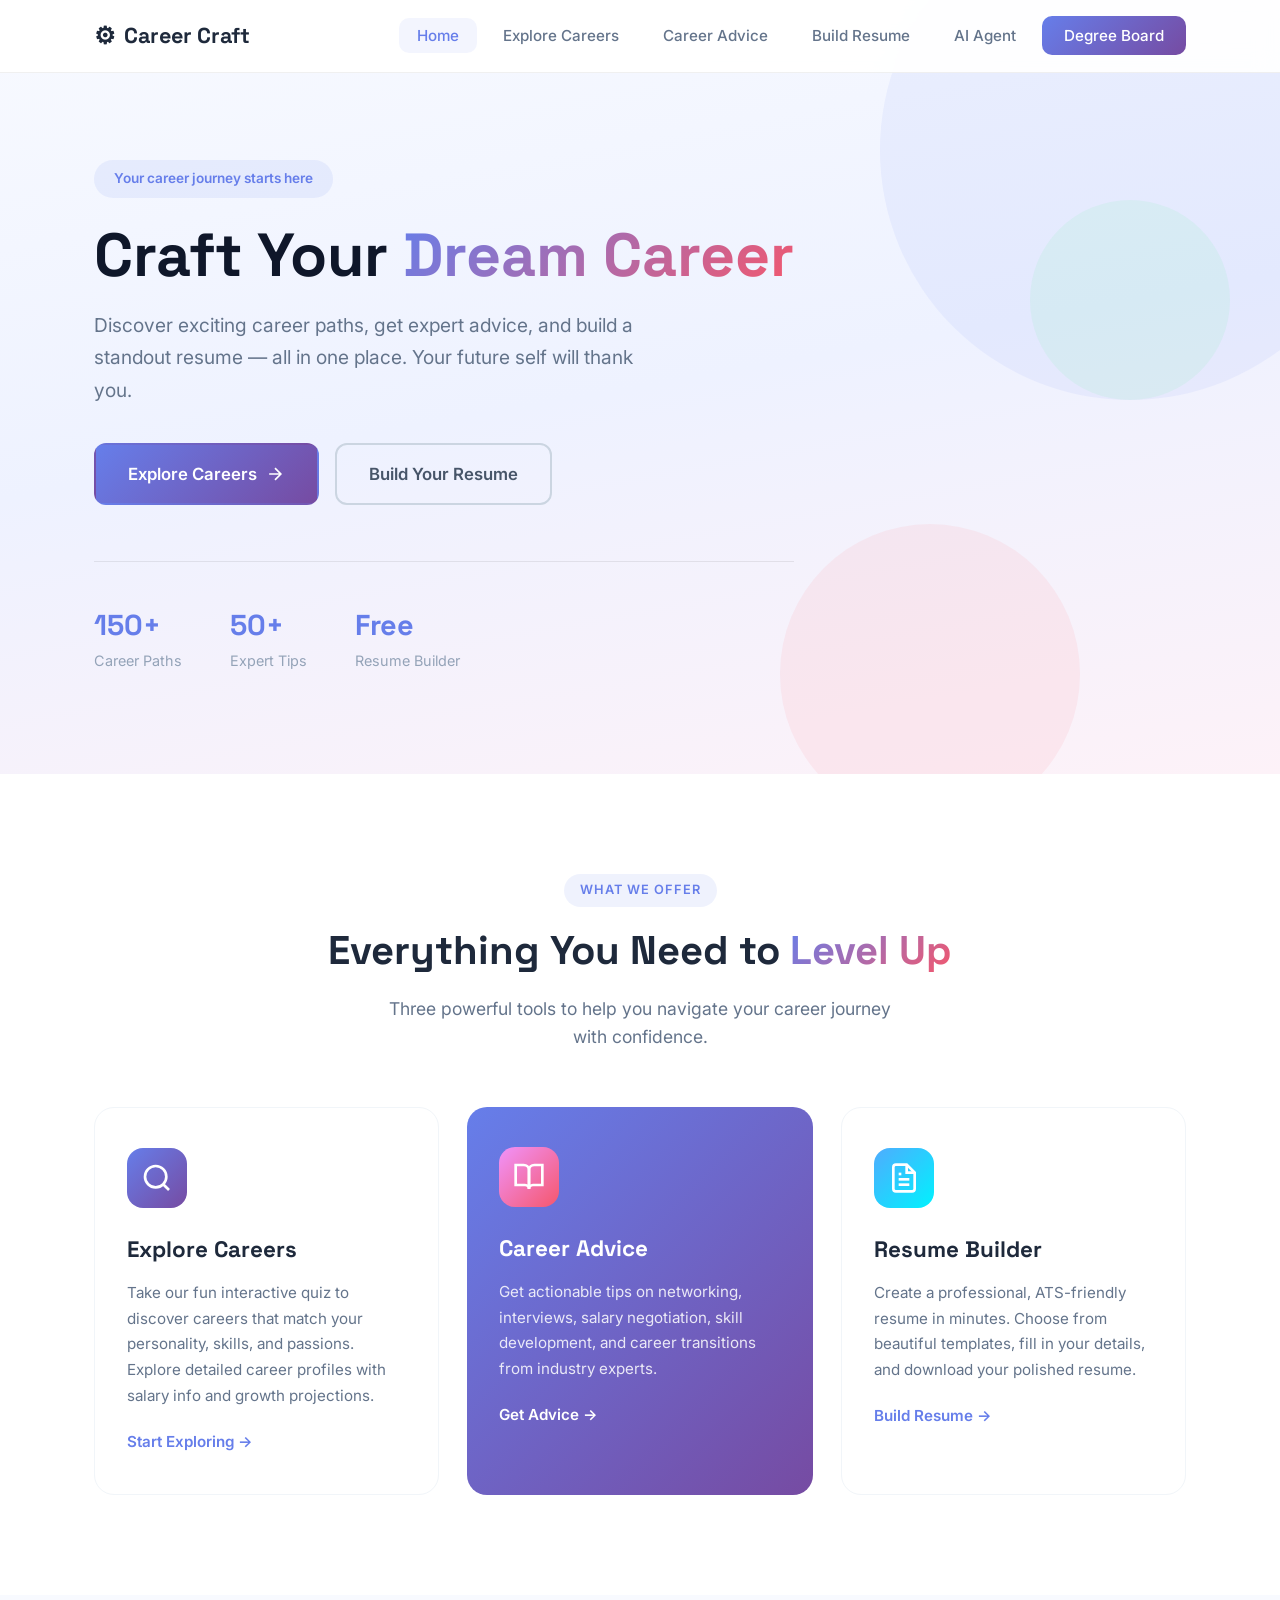
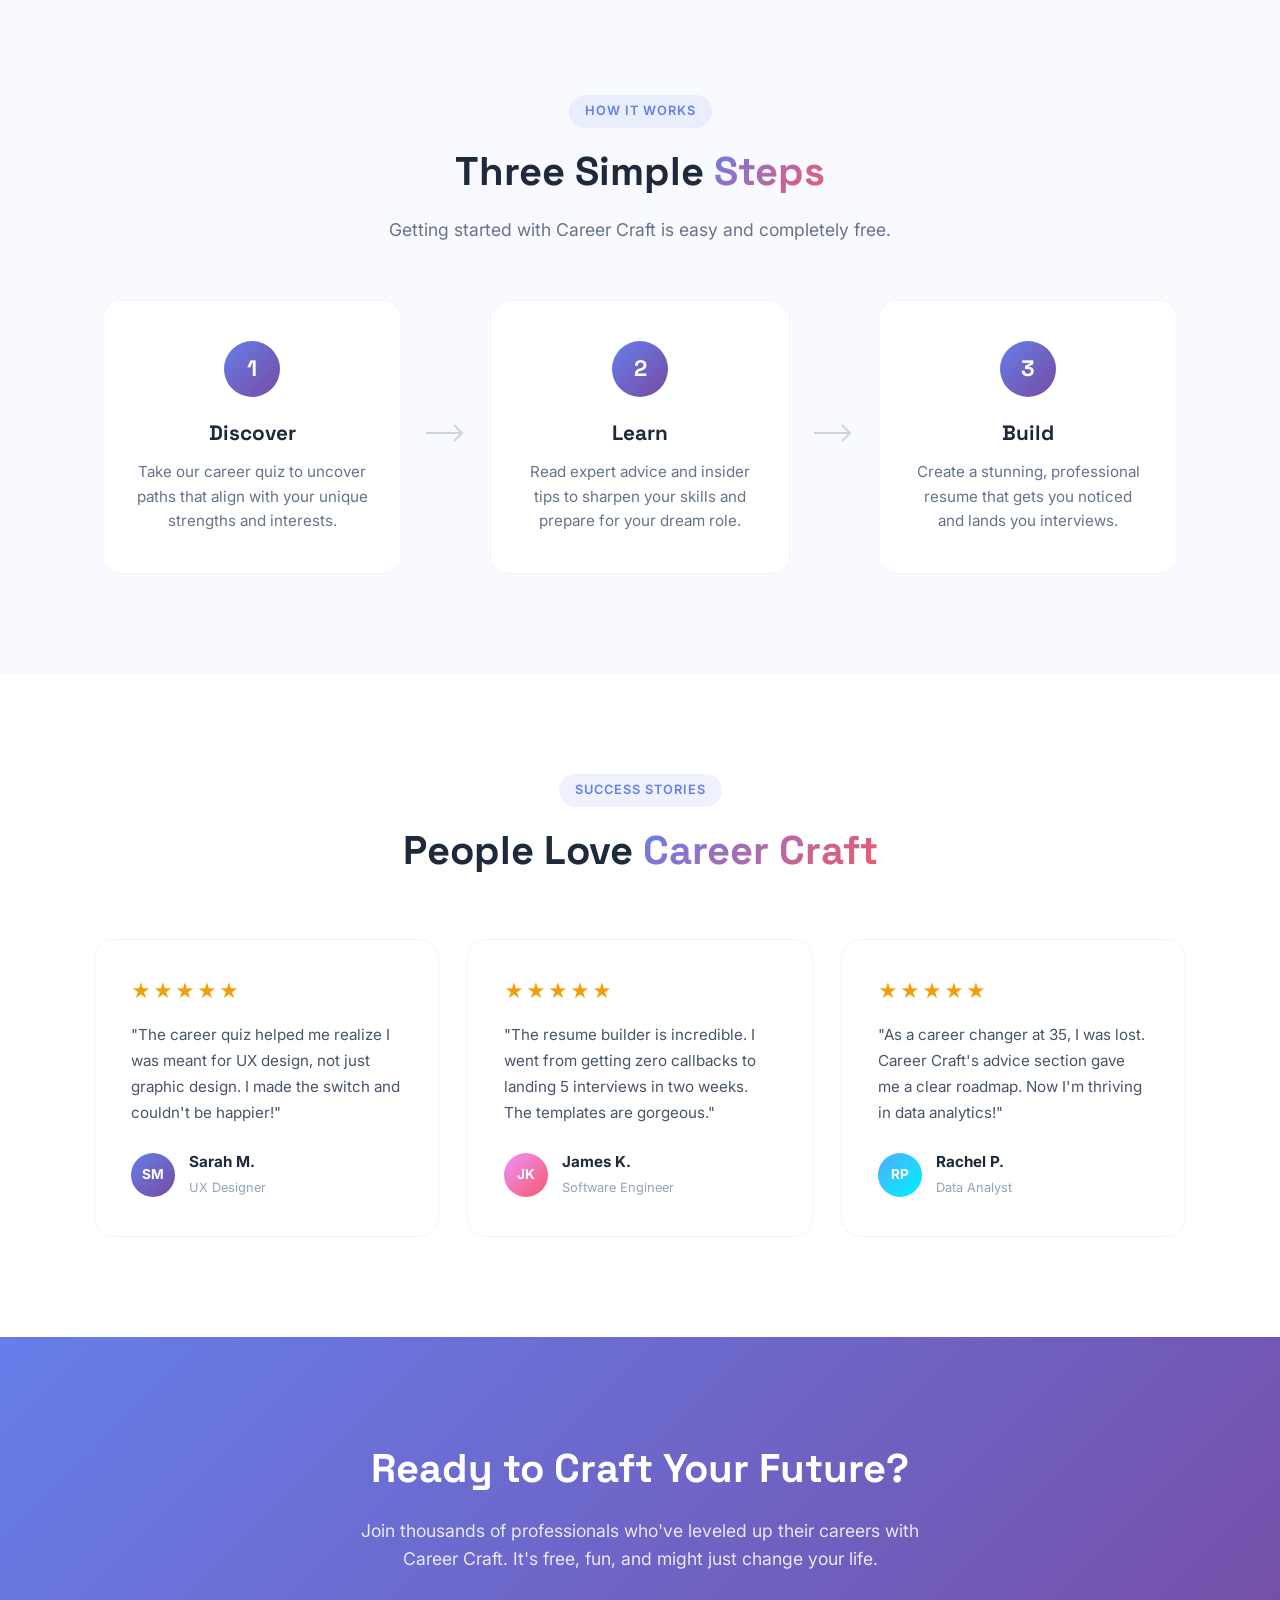
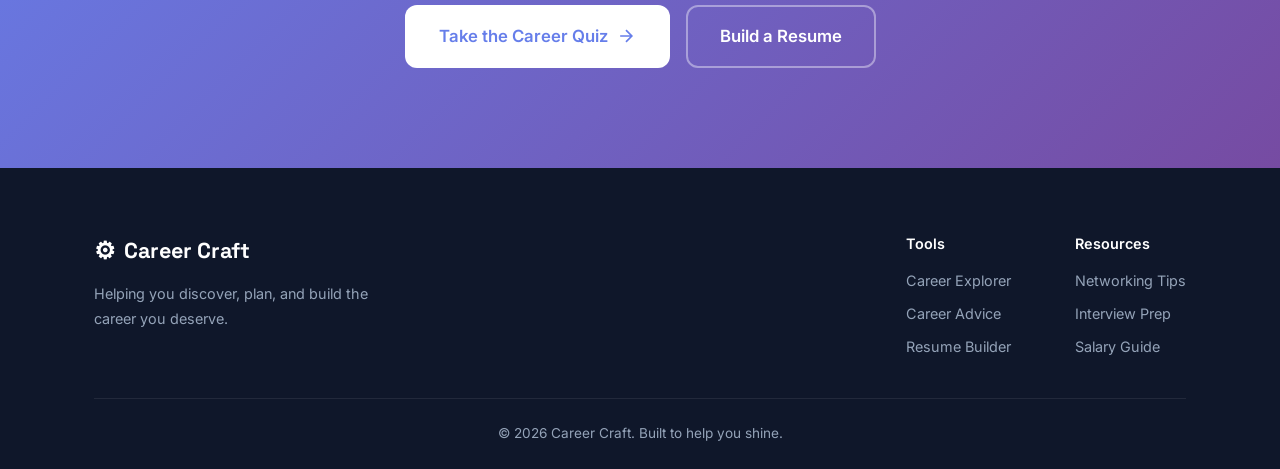
==== commit 17966412: "Add Degree Path Decision Board page integrated with Career Craft theme Converts the standalone degre" ====
--- a/index.html
+++ b/index.html
@@ -22,7 +22,8 @@
                 <li><a href="explore.html" class="nav-link">Explore Careers</a></li>
                 <li><a href="advice.html" class="nav-link">Career Advice</a></li>
                 <li><a href="resume.html" class="nav-link">Build Resume</a></li>
-                <li><a href="agent.html" class="nav-link cta-button">AI Agent</a></li>
+                <li><a href="agent.html" class="nav-link">AI Agent</a></li>
+                <li><a href="degree-path.html" class="nav-link cta-button">Degree Board</a></li>
             </ul>
         </div>
     </nav>
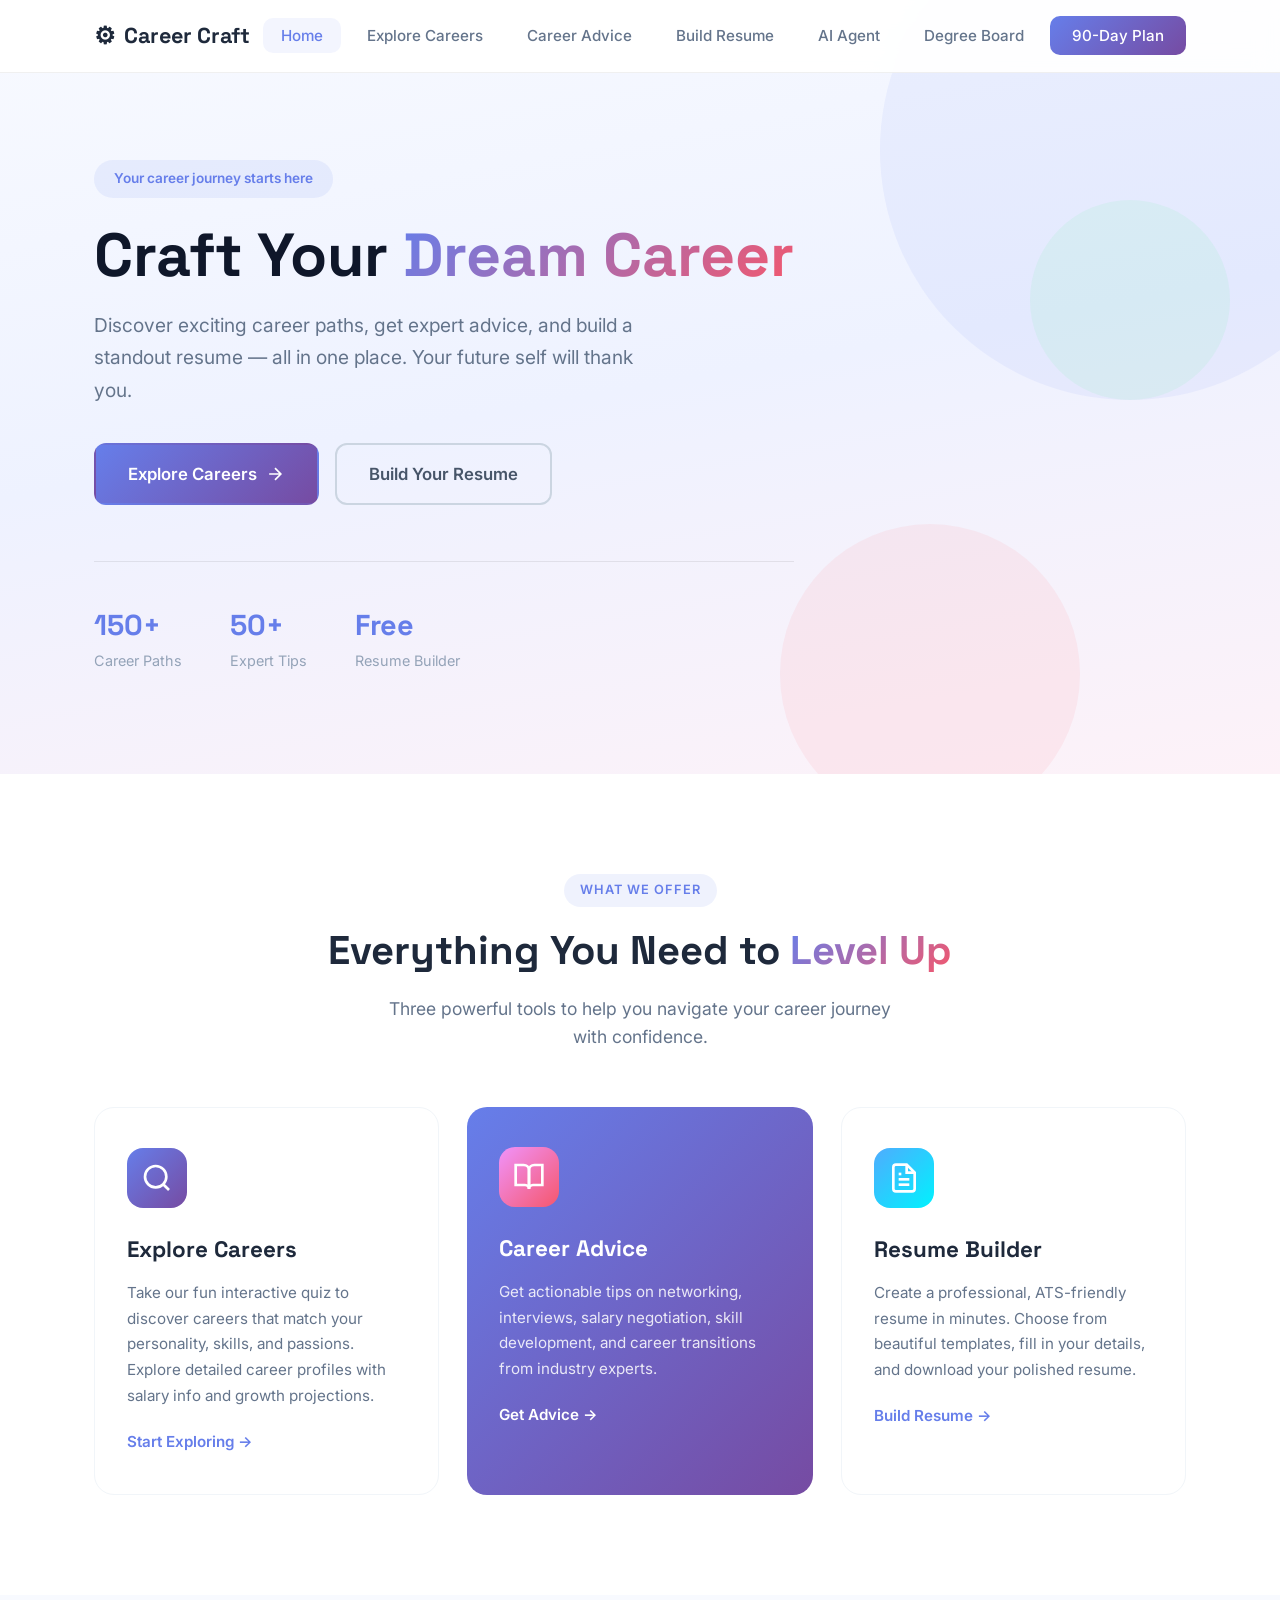
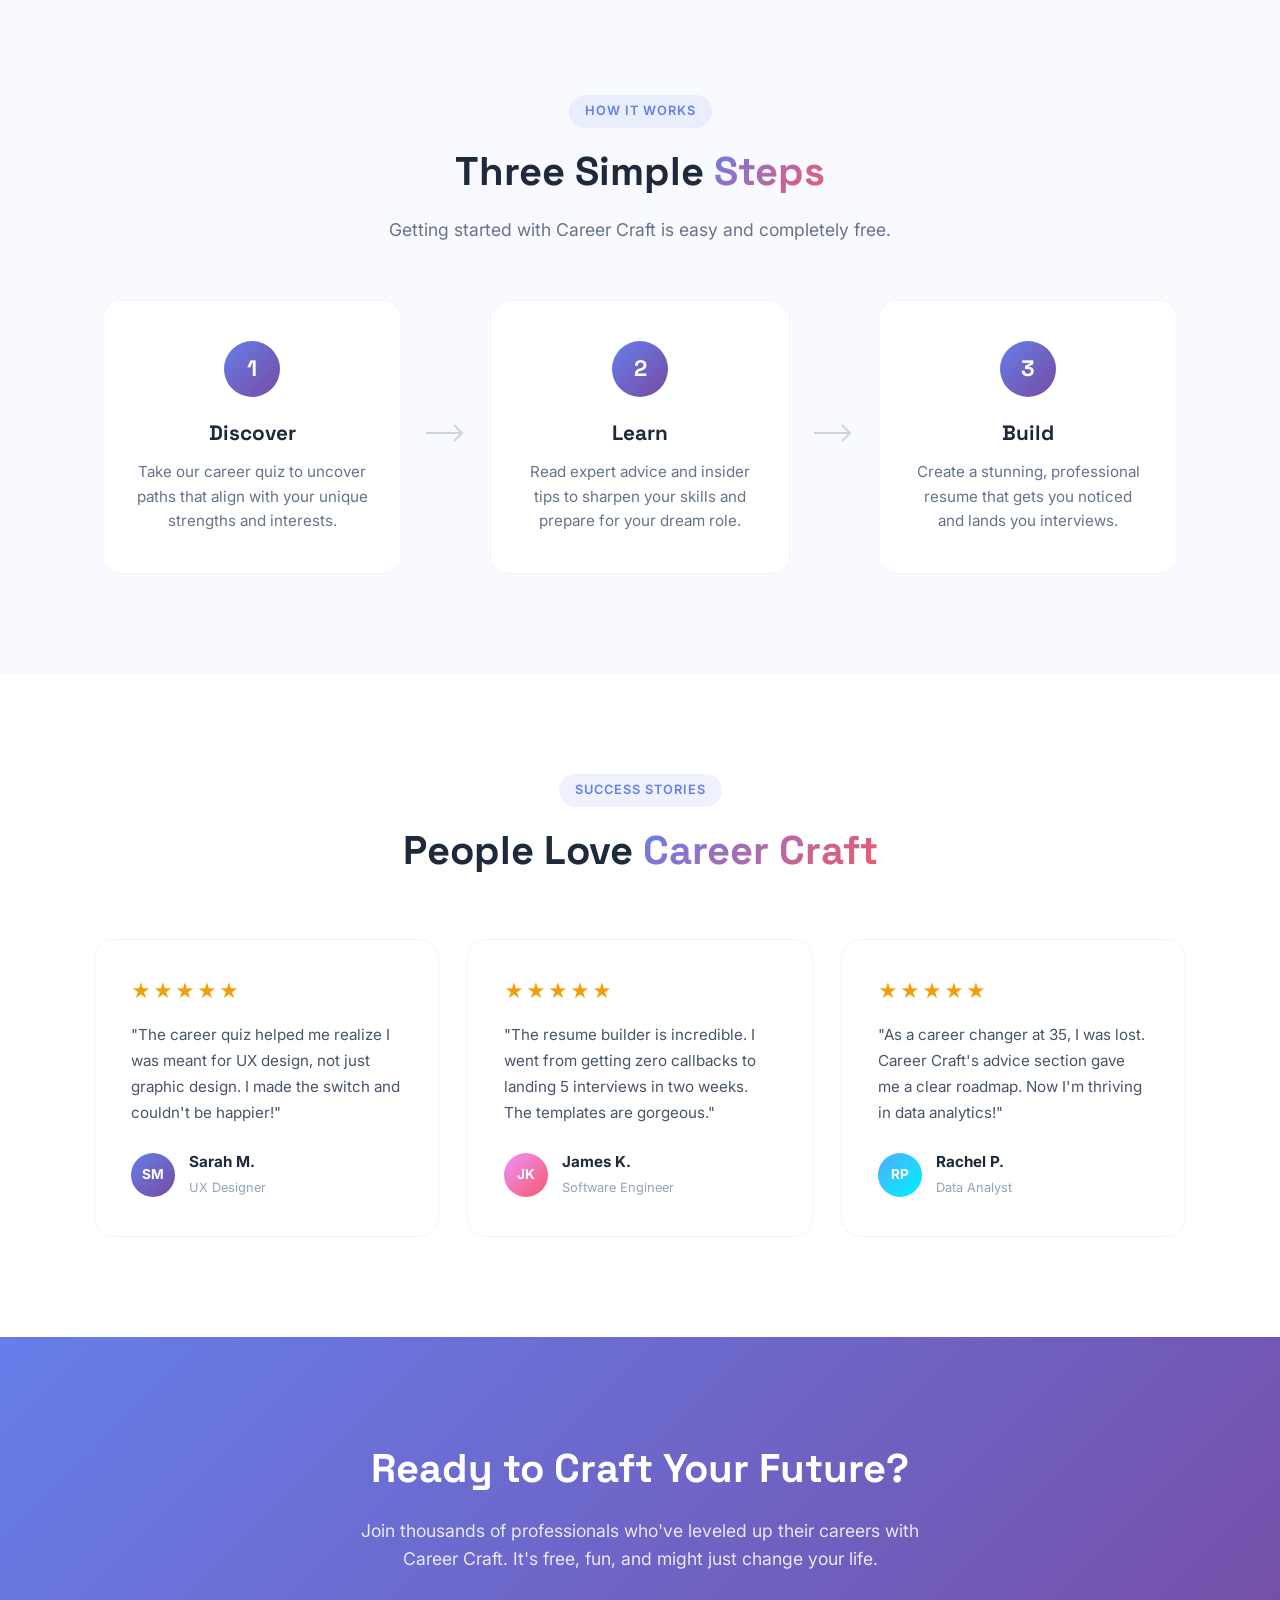
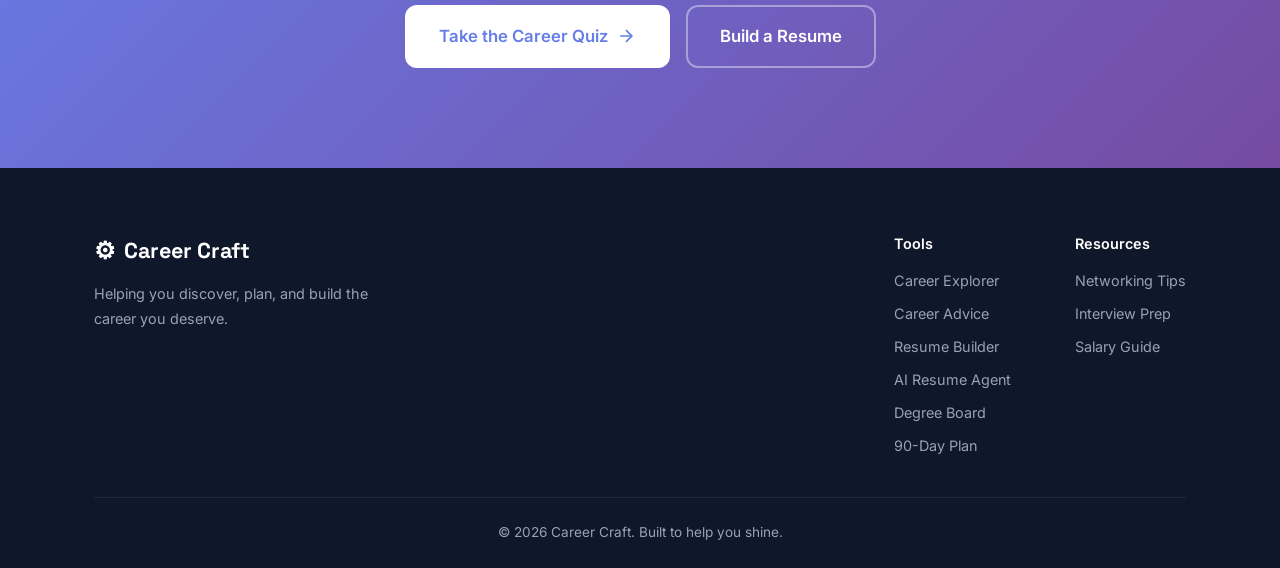
==== commit f300c2e2: "Add 90-Day Career Launch Plan page integrated with Career Craft theme Integrates the user's existing" ====
--- a/index.html
+++ b/index.html
@@ -23,7 +23,8 @@
                 <li><a href="advice.html" class="nav-link">Career Advice</a></li>
                 <li><a href="resume.html" class="nav-link">Build Resume</a></li>
                 <li><a href="agent.html" class="nav-link">AI Agent</a></li>
-                <li><a href="degree-path.html" class="nav-link cta-button">Degree Board</a></li>
+                <li><a href="degree-path.html" class="nav-link">Degree Board</a></li>
+                <li><a href="launch-plan.html" class="nav-link cta-button">90-Day Plan</a></li>
             </ul>
         </div>
     </nav>
@@ -208,6 +209,9 @@
                         <a href="explore.html">Career Explorer</a>
                         <a href="advice.html">Career Advice</a>
                         <a href="resume.html">Resume Builder</a>
+                        <a href="agent.html">AI Resume Agent</a>
+                        <a href="degree-path.html">Degree Board</a>
+                        <a href="launch-plan.html">90-Day Plan</a>
                     </div>
                     <div class="footer-col">
                         <h4>Resources</h4>
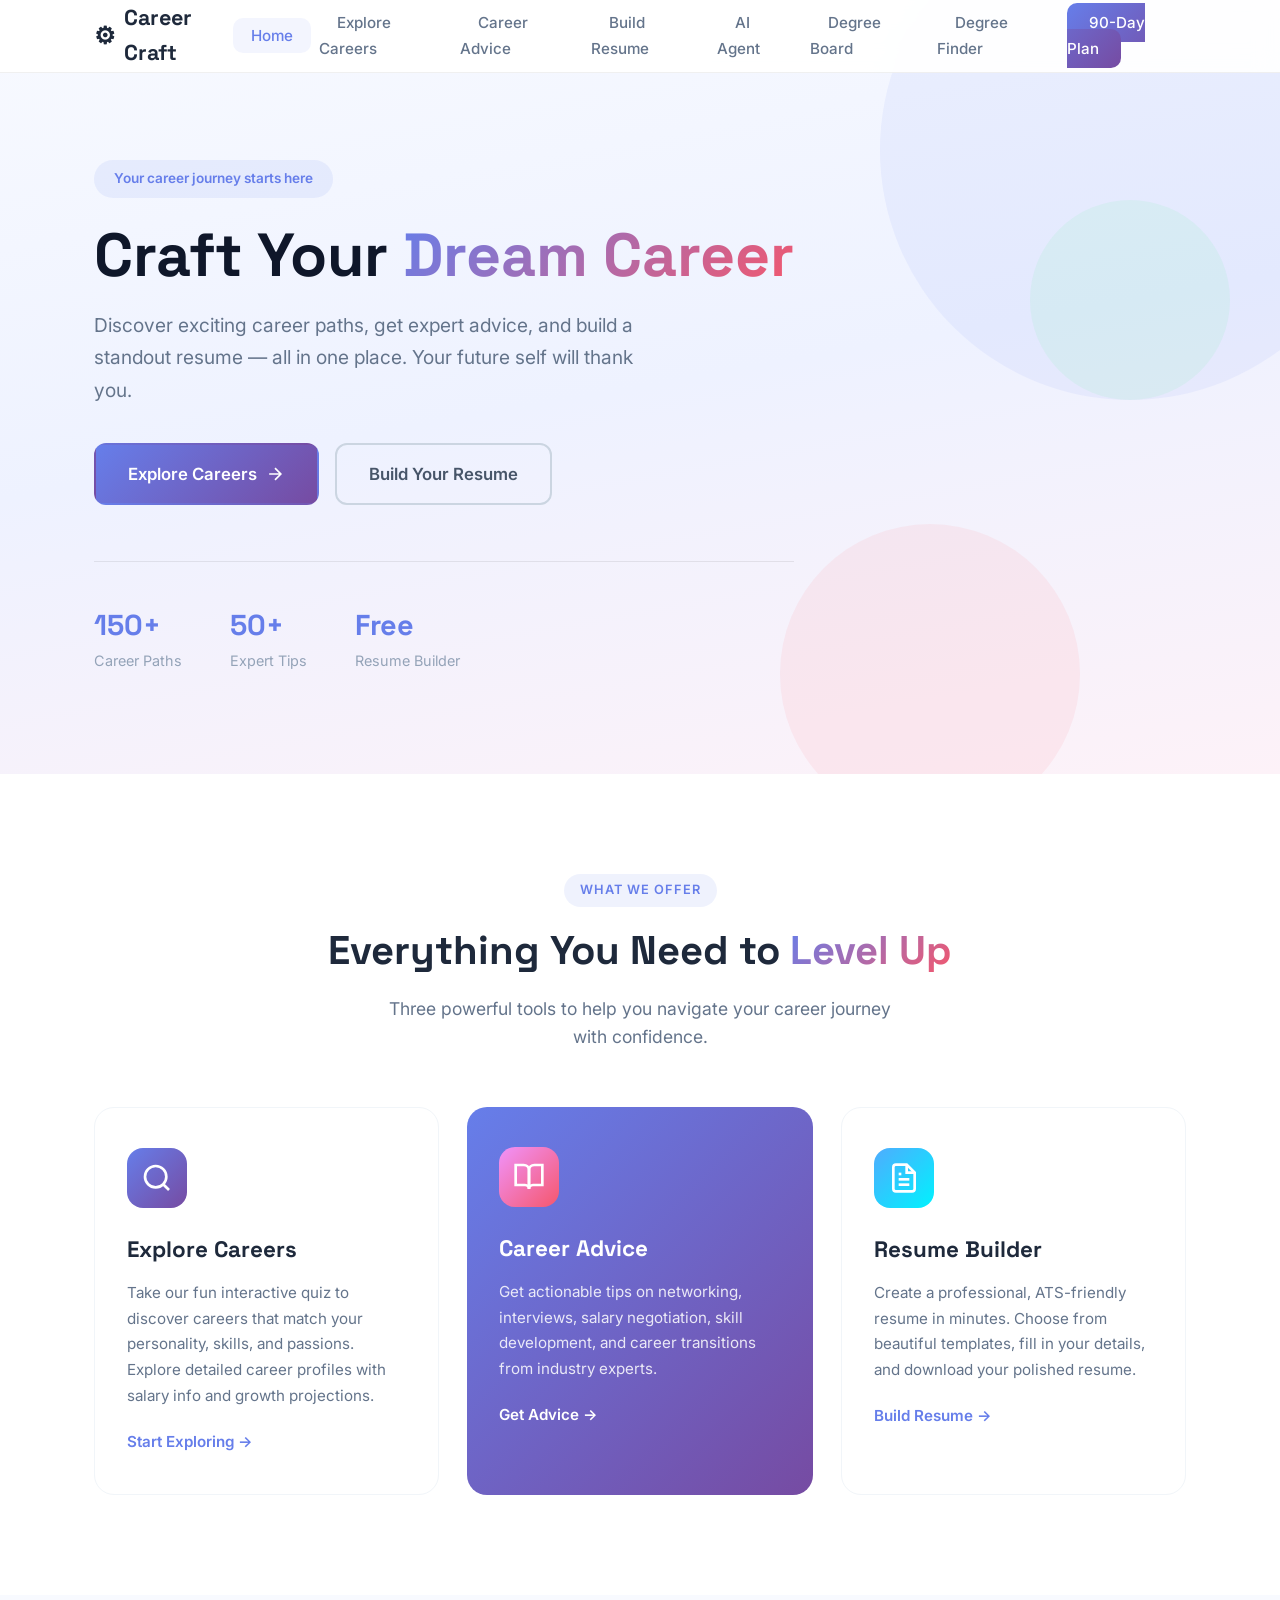
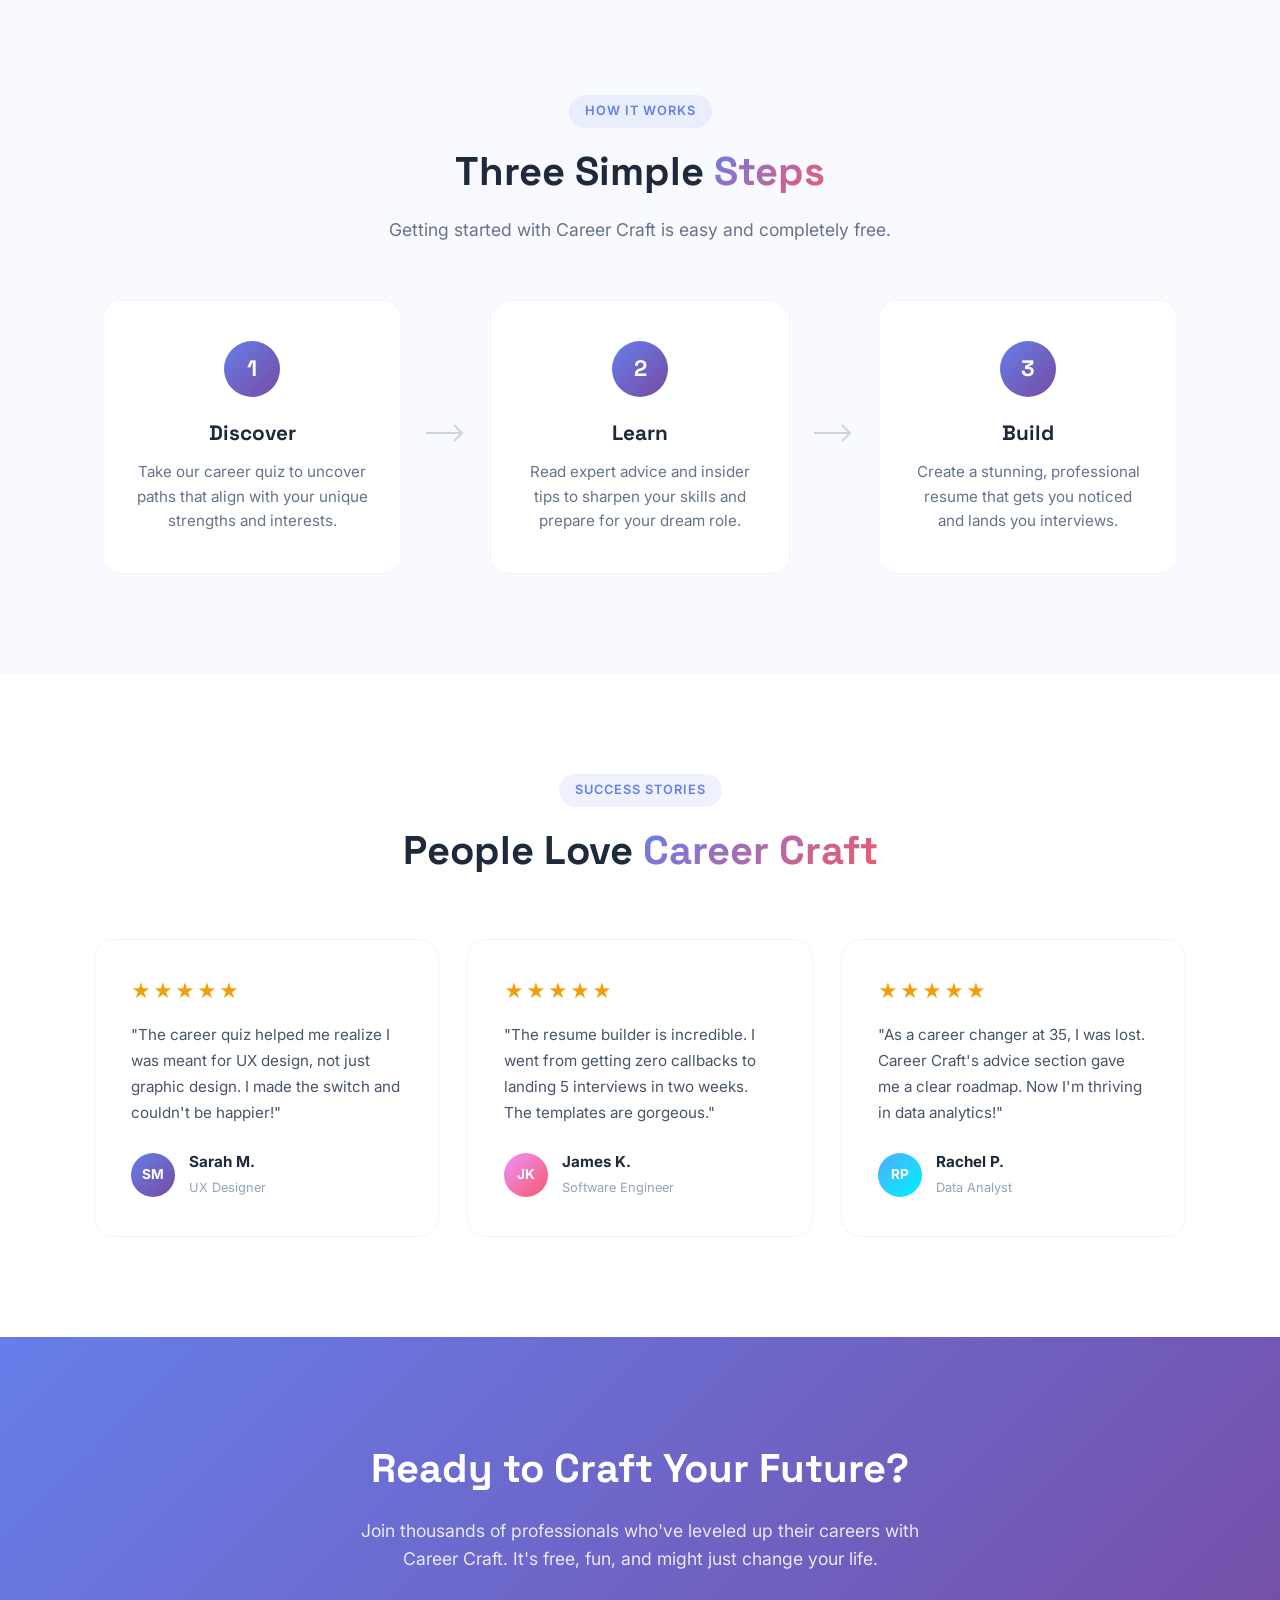
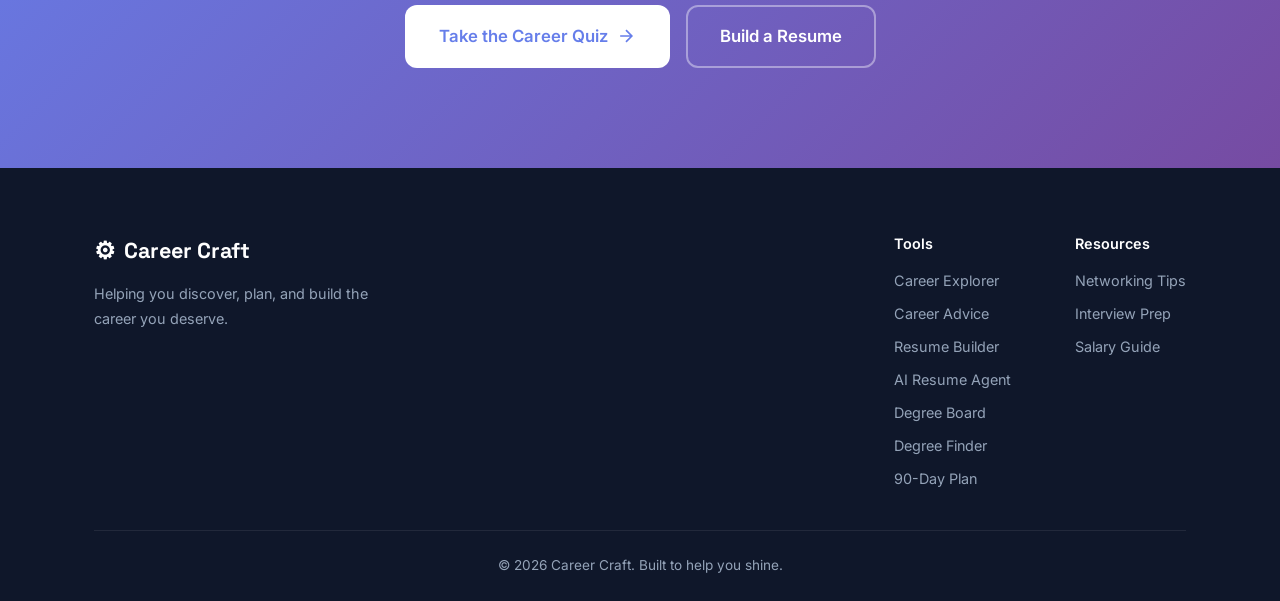
==== commit 5c336f89: "Add AI Degree Finder portfolio project page with Career Craft theme Integrates the AI Degree Finder " ====
--- a/index.html
+++ b/index.html
@@ -24,6 +24,7 @@
                 <li><a href="resume.html" class="nav-link">Build Resume</a></li>
                 <li><a href="agent.html" class="nav-link">AI Agent</a></li>
                 <li><a href="degree-path.html" class="nav-link">Degree Board</a></li>
+                <li><a href="degree-finder.html" class="nav-link">Degree Finder</a></li>
                 <li><a href="launch-plan.html" class="nav-link cta-button">90-Day Plan</a></li>
             </ul>
         </div>
@@ -211,6 +212,7 @@
                         <a href="resume.html">Resume Builder</a>
                         <a href="agent.html">AI Resume Agent</a>
                         <a href="degree-path.html">Degree Board</a>
+                        <a href="degree-finder.html">Degree Finder</a>
                         <a href="launch-plan.html">90-Day Plan</a>
                     </div>
                     <div class="footer-col">
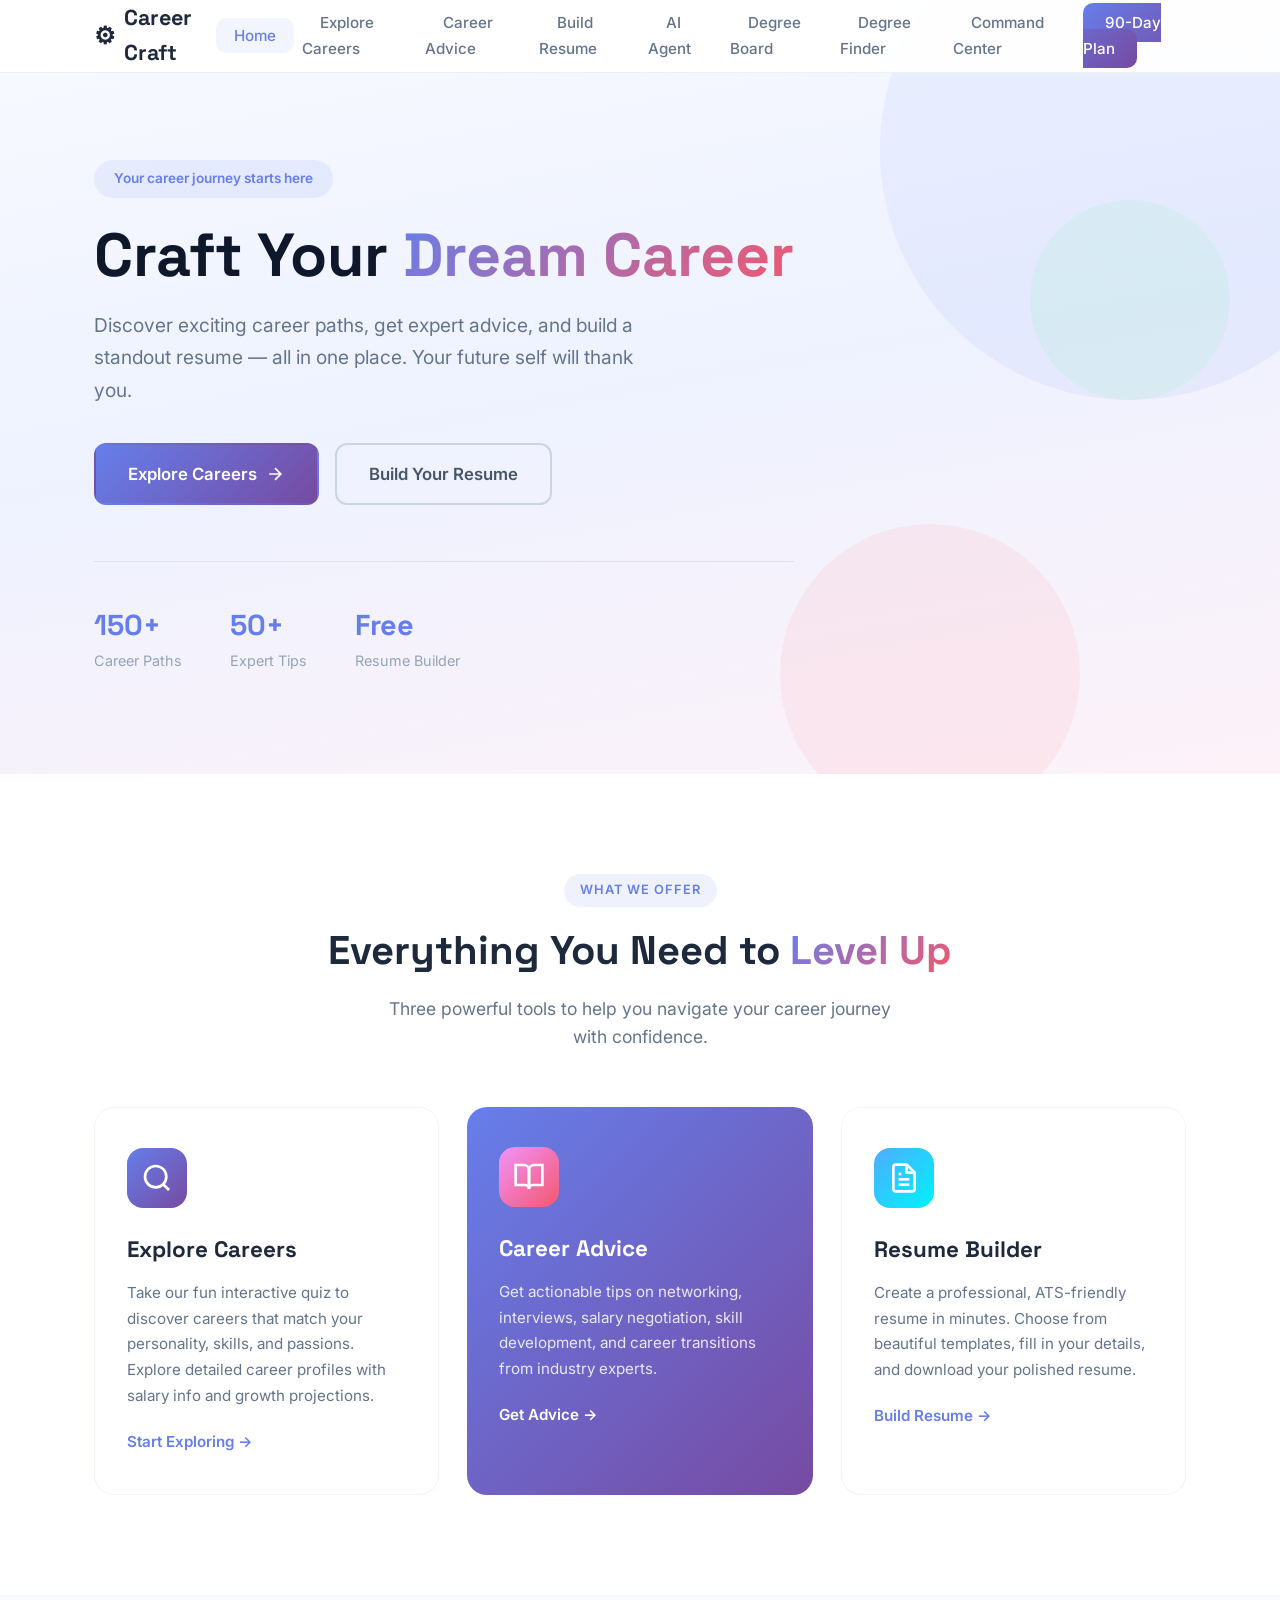
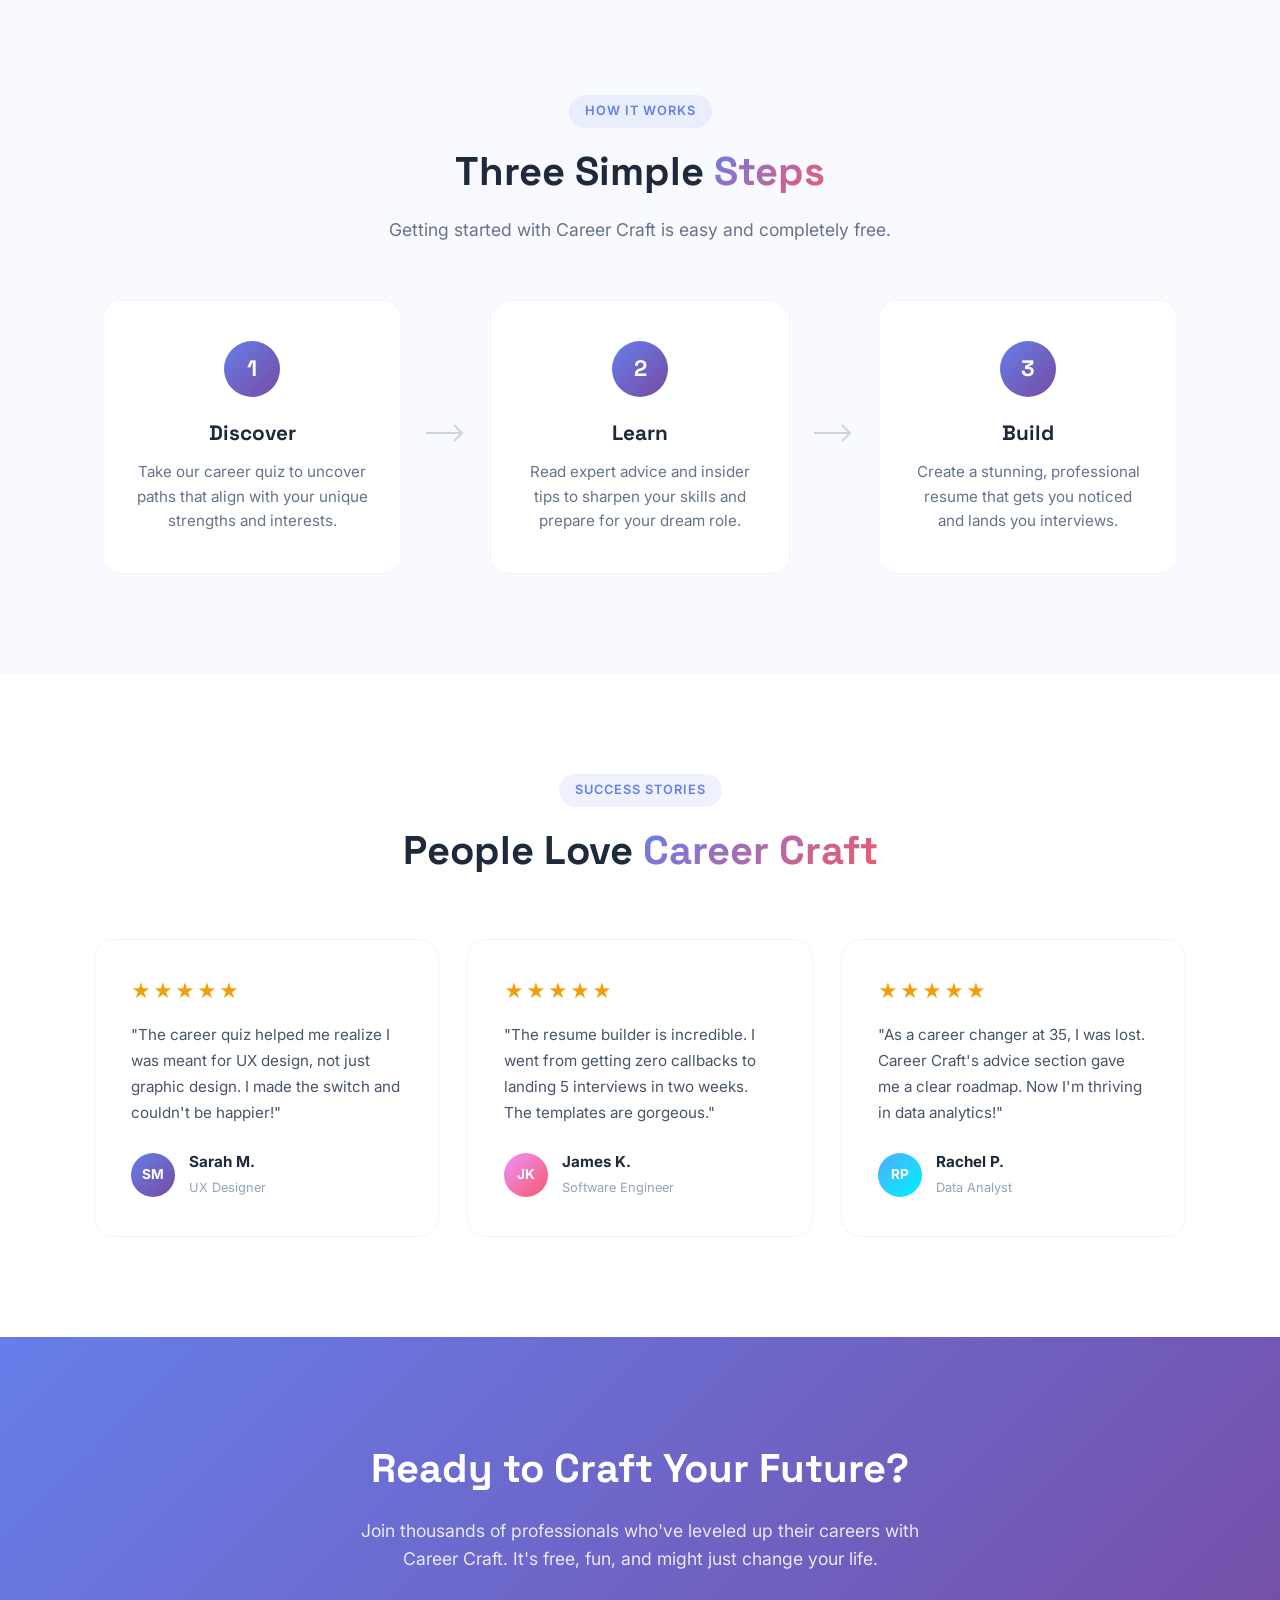
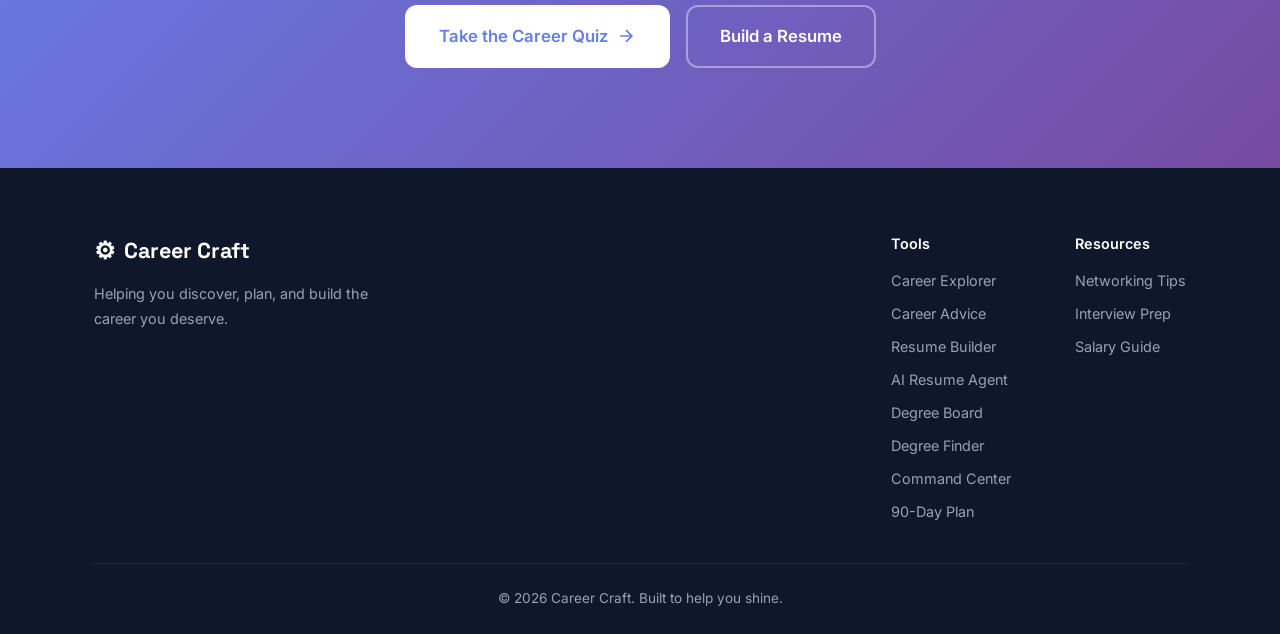
==== commit 832fab2e: "Add Where I'm At Command Center page integrated with Career Craft theme Full 11-section command cent" ====
--- a/index.html
+++ b/index.html
@@ -25,6 +25,7 @@
                 <li><a href="agent.html" class="nav-link">AI Agent</a></li>
                 <li><a href="degree-path.html" class="nav-link">Degree Board</a></li>
                 <li><a href="degree-finder.html" class="nav-link">Degree Finder</a></li>
+                <li><a href="command-center.html" class="nav-link">Command Center</a></li>
                 <li><a href="launch-plan.html" class="nav-link cta-button">90-Day Plan</a></li>
             </ul>
         </div>
@@ -213,6 +214,7 @@
                         <a href="agent.html">AI Resume Agent</a>
                         <a href="degree-path.html">Degree Board</a>
                         <a href="degree-finder.html">Degree Finder</a>
+                        <a href="command-center.html">Command Center</a>
                         <a href="launch-plan.html">90-Day Plan</a>
                     </div>
                     <div class="footer-col">
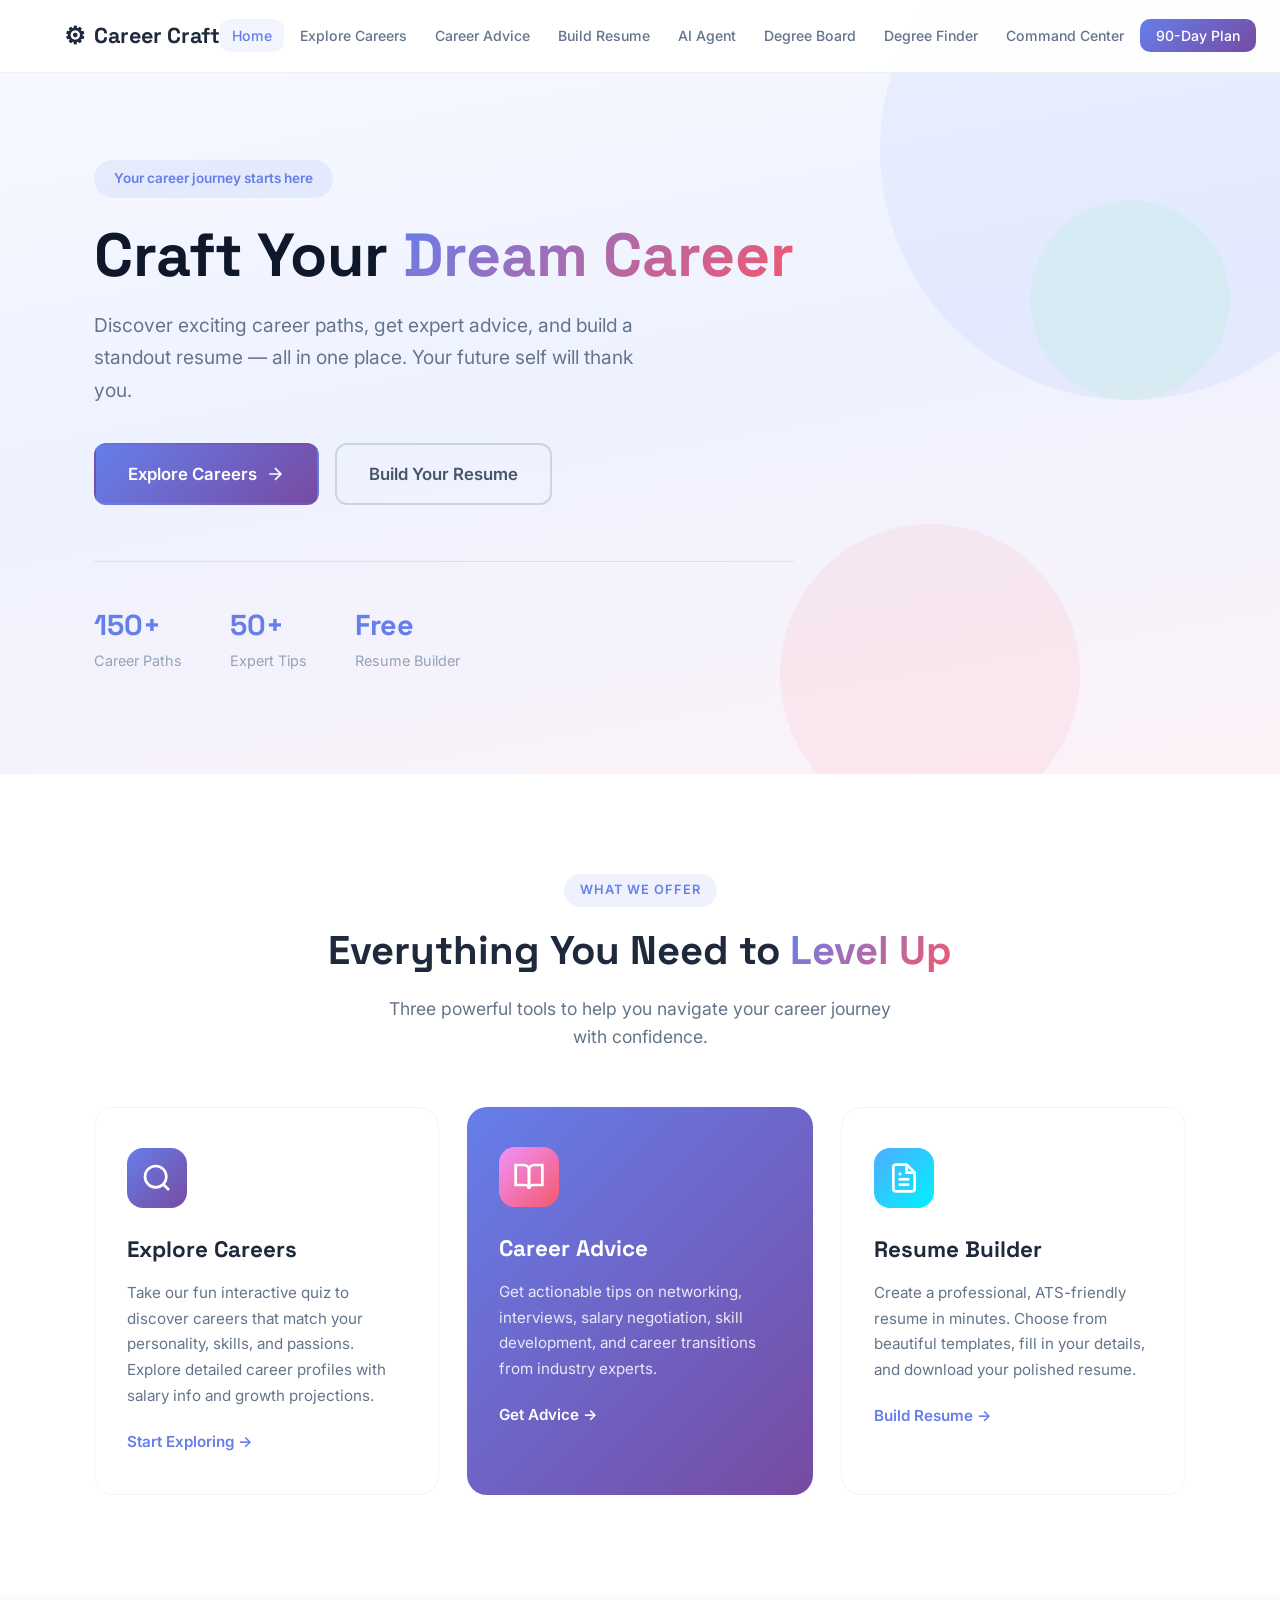
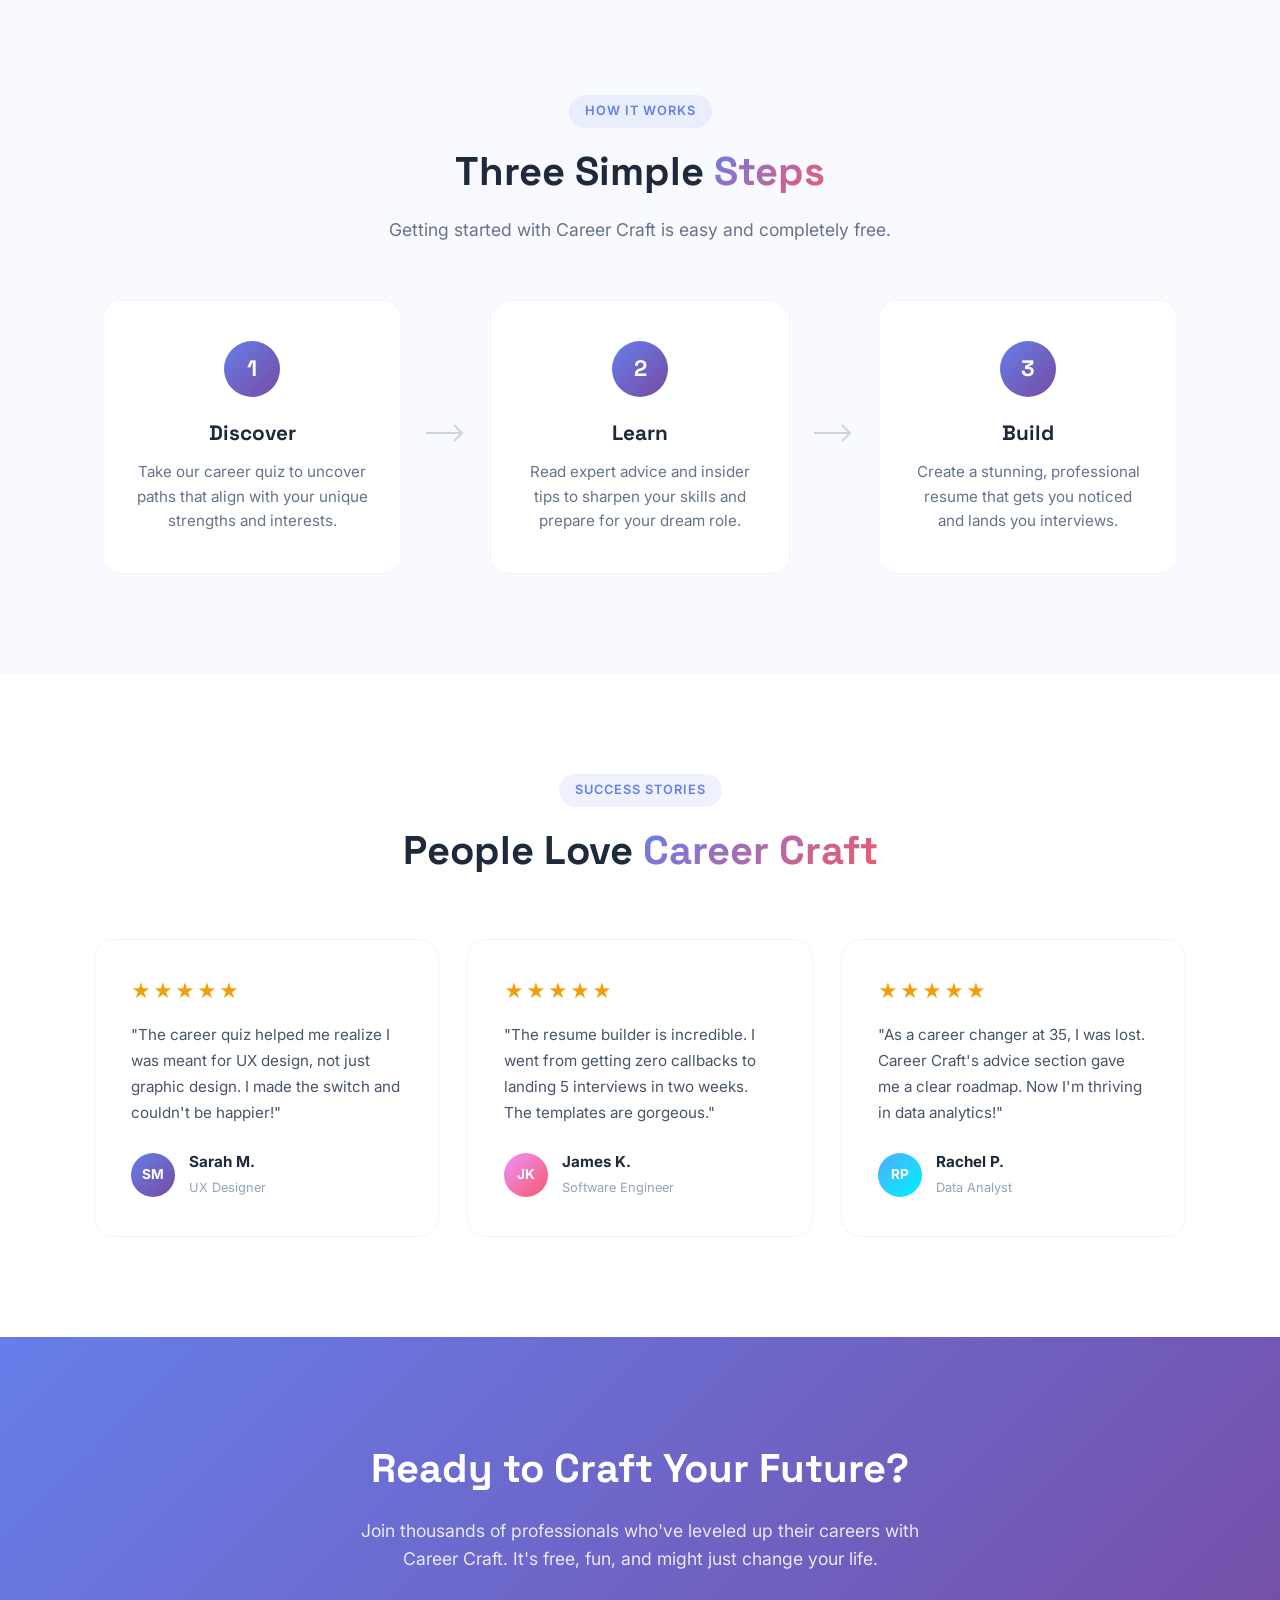
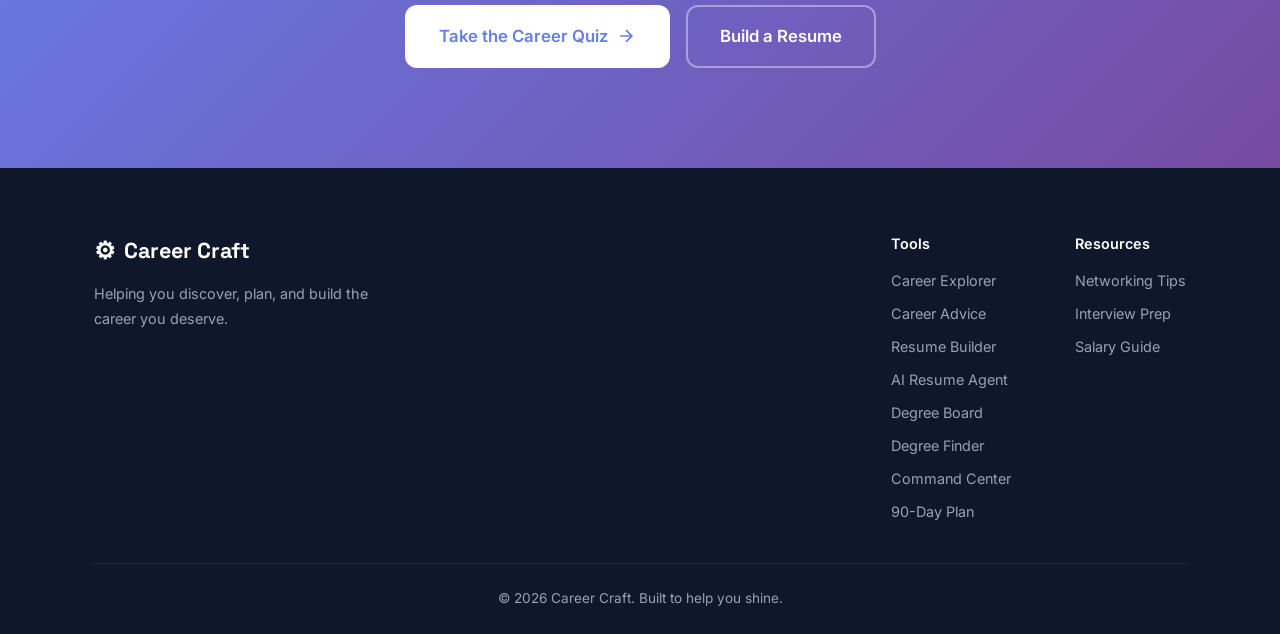
==== commit 8f1d2b2c: "Add PWA support with custom icon for install-to-home-screen - Custom gear + CC icon in gradient purp" ====
--- a/index.html
+++ b/index.html
@@ -3,6 +3,11 @@
 <head>
     <meta charset="UTF-8">
     <meta name="viewport" content="width=device-width, initial-scale=1.0">
+    <meta name="theme-color" content="#667eea">
+    <link rel="manifest" href="manifest.json">
+    <link rel="icon" href="favicon.ico" sizes="any">
+    <link rel="icon" href="icons/icon.svg" type="image/svg+xml">
+    <link rel="apple-touch-icon" href="icons/apple-touch-icon.png">
     <title>Career Craft - Build Your Dream Career</title>
     <link rel="stylesheet" href="css/styles.css">
     <link rel="preconnect" href="https://fonts.googleapis.com">
@@ -232,5 +237,6 @@
     </footer>
 
     <script src="js/main.js"></script>
+    <script>if("serviceWorker" in navigator){navigator.serviceWorker.register("sw.js");}</script>
 </body>
 </html>
--- a/css/styles.css
+++ b/css/styles.css
@@ -26,13 +26,13 @@
 
 /* === Navbar === */
 .navbar { position: fixed; top: 0; left: 0; right: 0; z-index: 1000; background: rgba(255,255,255,0.92); backdrop-filter: blur(12px); border-bottom: 1px solid rgba(0,0,0,0.06); }
-.nav-container { max-width: 1140px; margin: 0 auto; padding: 0 24px; display: flex; align-items: center; justify-content: space-between; height: 72px; }
-.nav-logo { display: flex; align-items: center; gap: 8px; font-family: 'Space Grotesk', sans-serif; font-size: 1.35rem; font-weight: 700; color: #1e293b; }
+.nav-container { max-width: 1200px; margin: 0 auto; padding: 0 24px; display: flex; align-items: center; justify-content: space-between; height: 72px; }
+.nav-logo { display: flex; align-items: center; gap: 8px; font-family: 'Space Grotesk', sans-serif; font-size: 1.35rem; font-weight: 700; color: #1e293b; white-space: nowrap; }
 .logo-icon { font-size: 1.5rem; }
-.nav-menu { display: flex; align-items: center; gap: 8px; }
-.nav-link { padding: 8px 18px; border-radius: 10px; font-weight: 500; font-size: 0.95rem; color: #64748b; transition: all 0.2s; }
+.nav-menu { display: flex; align-items: center; gap: 4px; list-style: none; margin: 0; padding: 0; }
+.nav-link { padding: 8px 12px; border-radius: 10px; font-weight: 500; font-size: 0.88rem; color: #64748b; transition: all 0.2s; white-space: nowrap; }
 .nav-link:hover, .nav-link.active { color: #667eea; background: rgba(102,126,234,0.08); }
-.nav-link.cta-button { background: linear-gradient(135deg, #667eea, #764ba2); color: #fff; padding: 10px 22px; }
+.nav-link.cta-button { background: linear-gradient(135deg, #667eea, #764ba2); color: #fff; padding: 8px 16px; }
 .nav-link.cta-button:hover { box-shadow: 0 4px 15px rgba(102,126,234,0.4); }
 .nav-toggle { display: none; background: none; border: none; cursor: pointer; padding: 4px; }
 .nav-toggle span { display: block; width: 24px; height: 2px; background: #1e293b; margin: 5px 0; transition: 0.3s; border-radius: 2px; }
